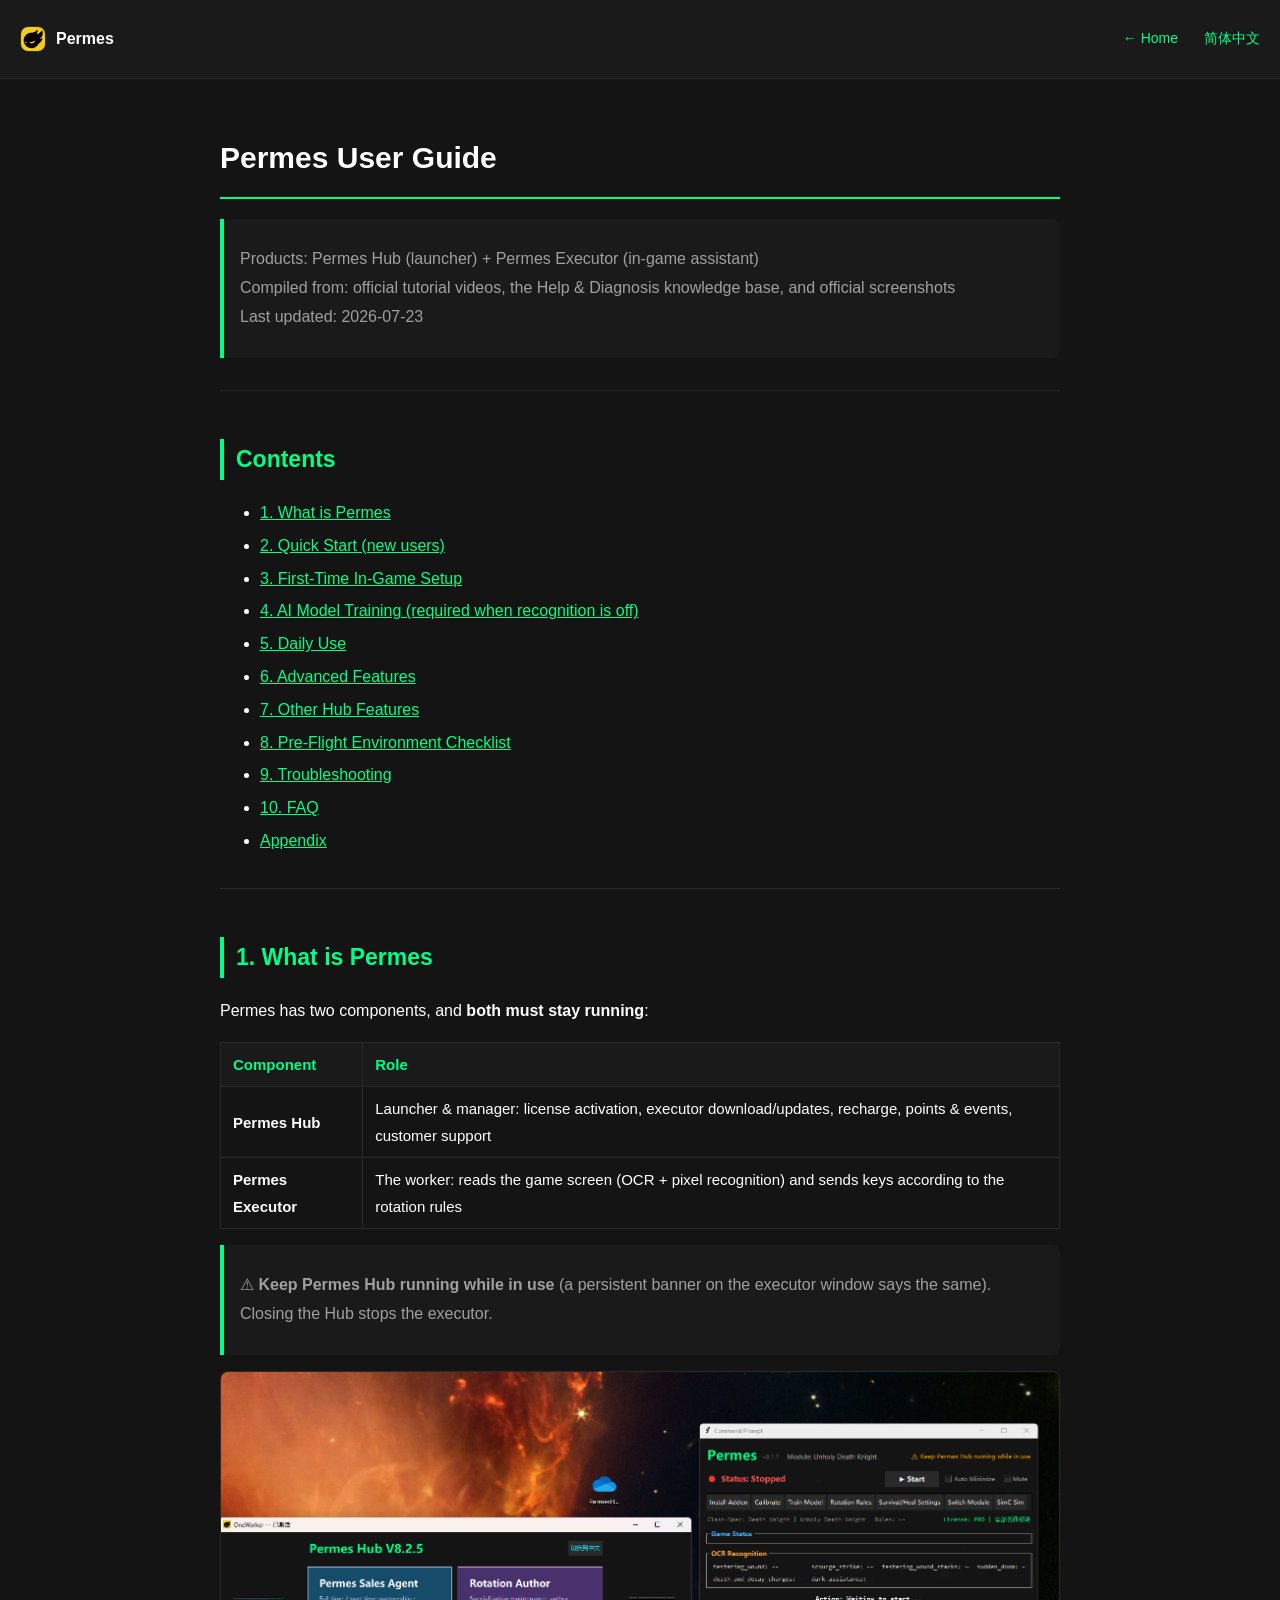
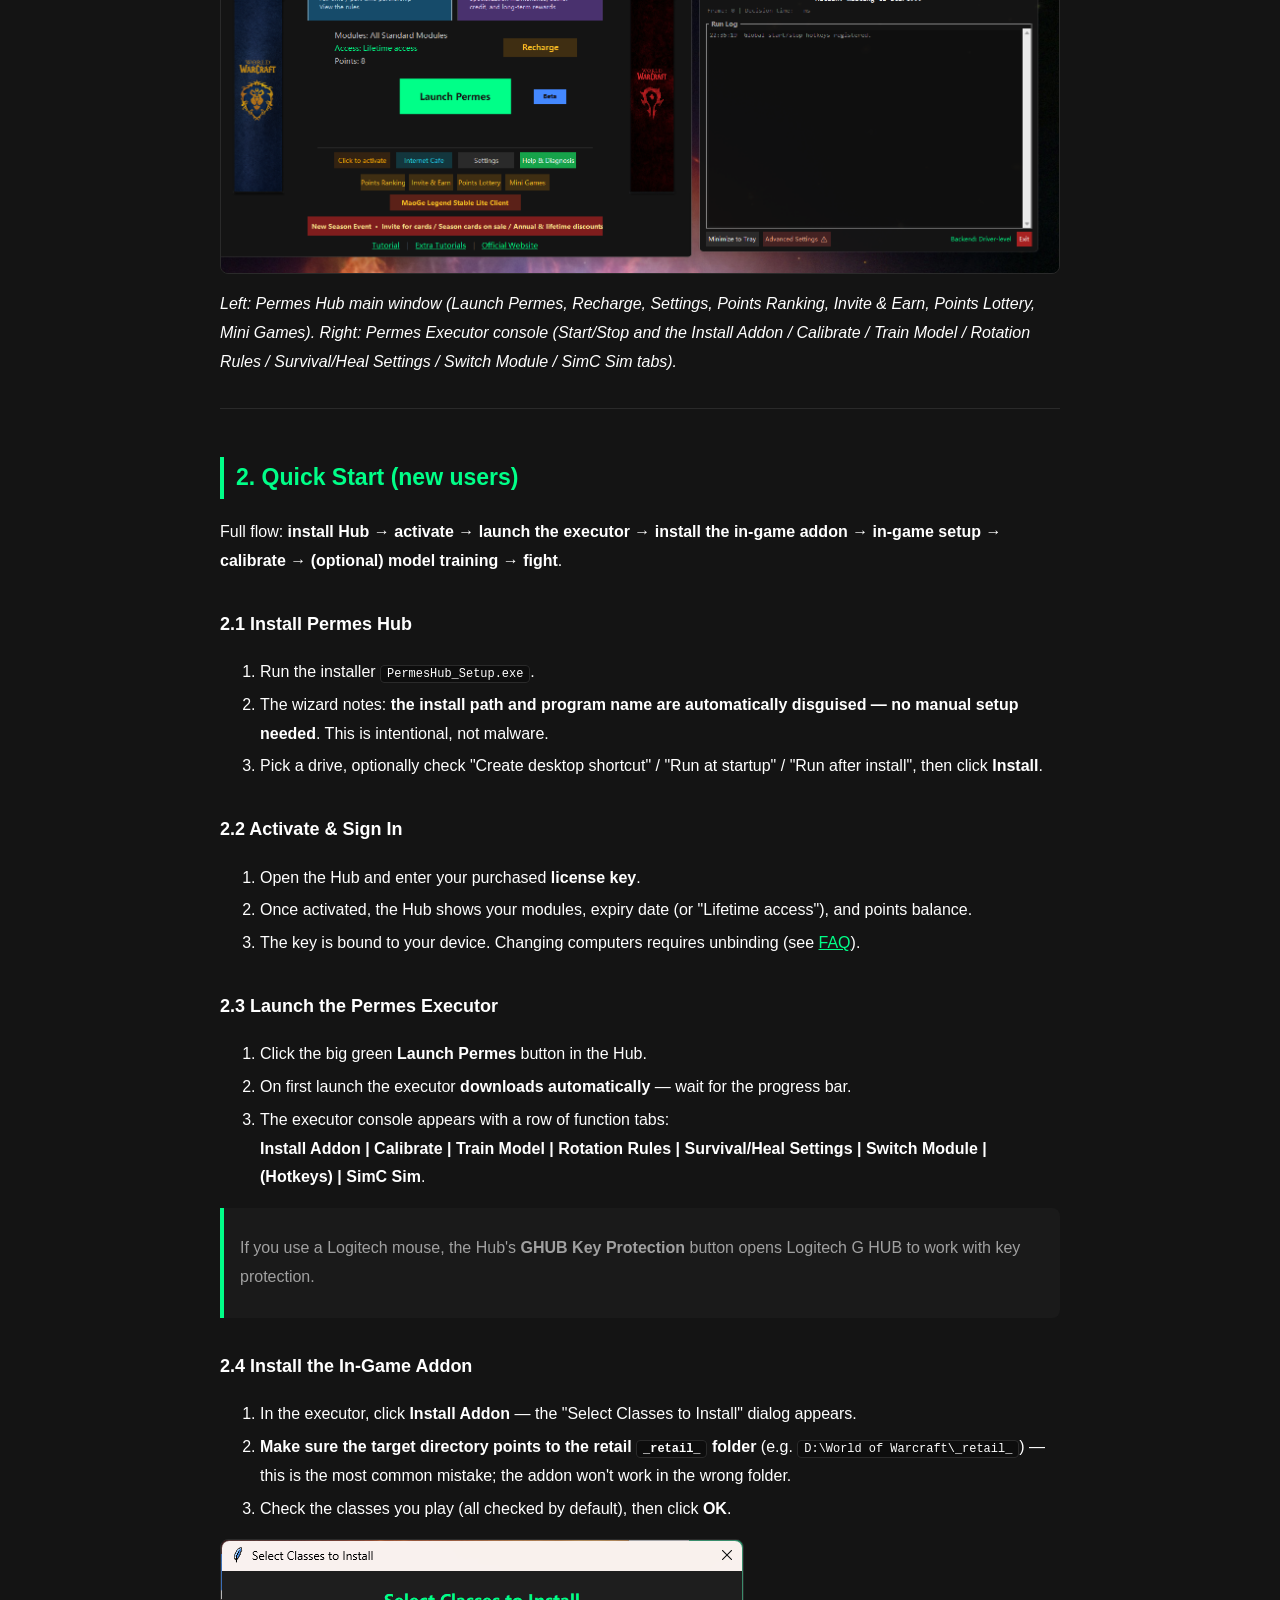
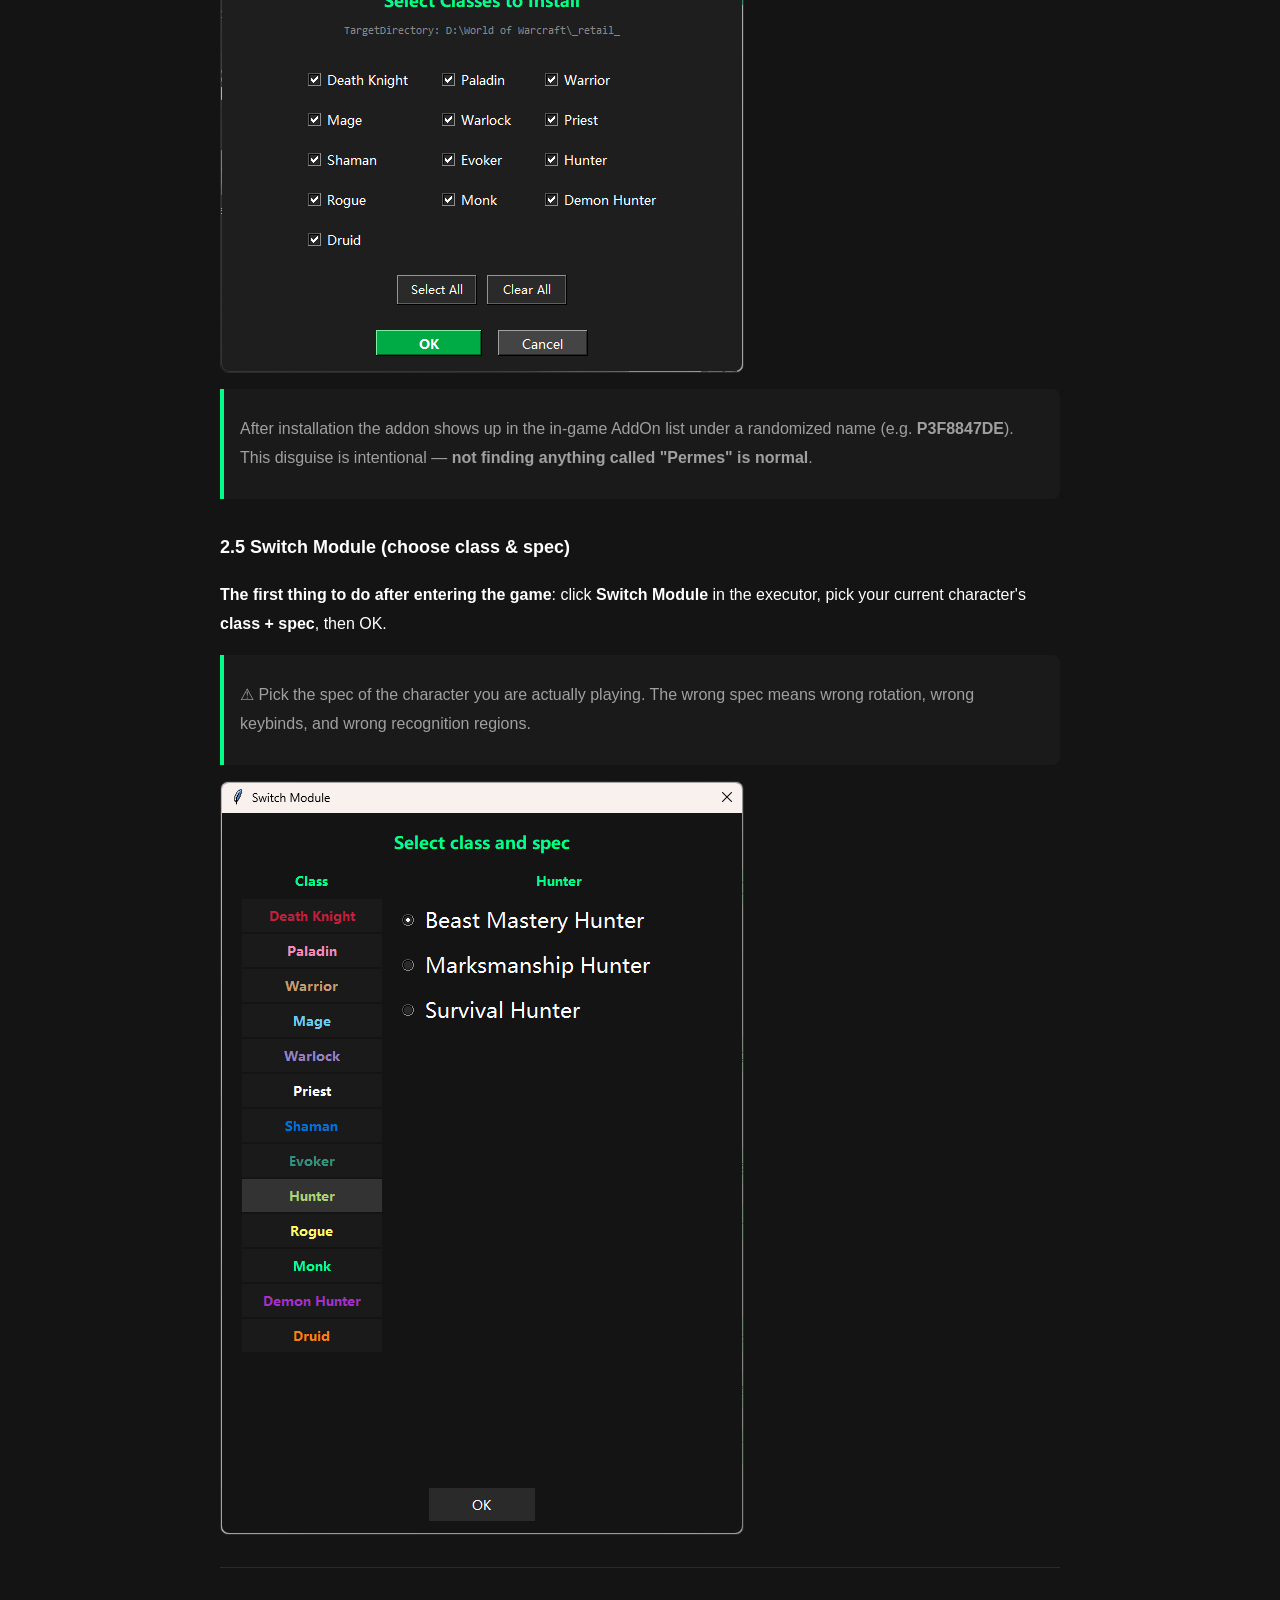
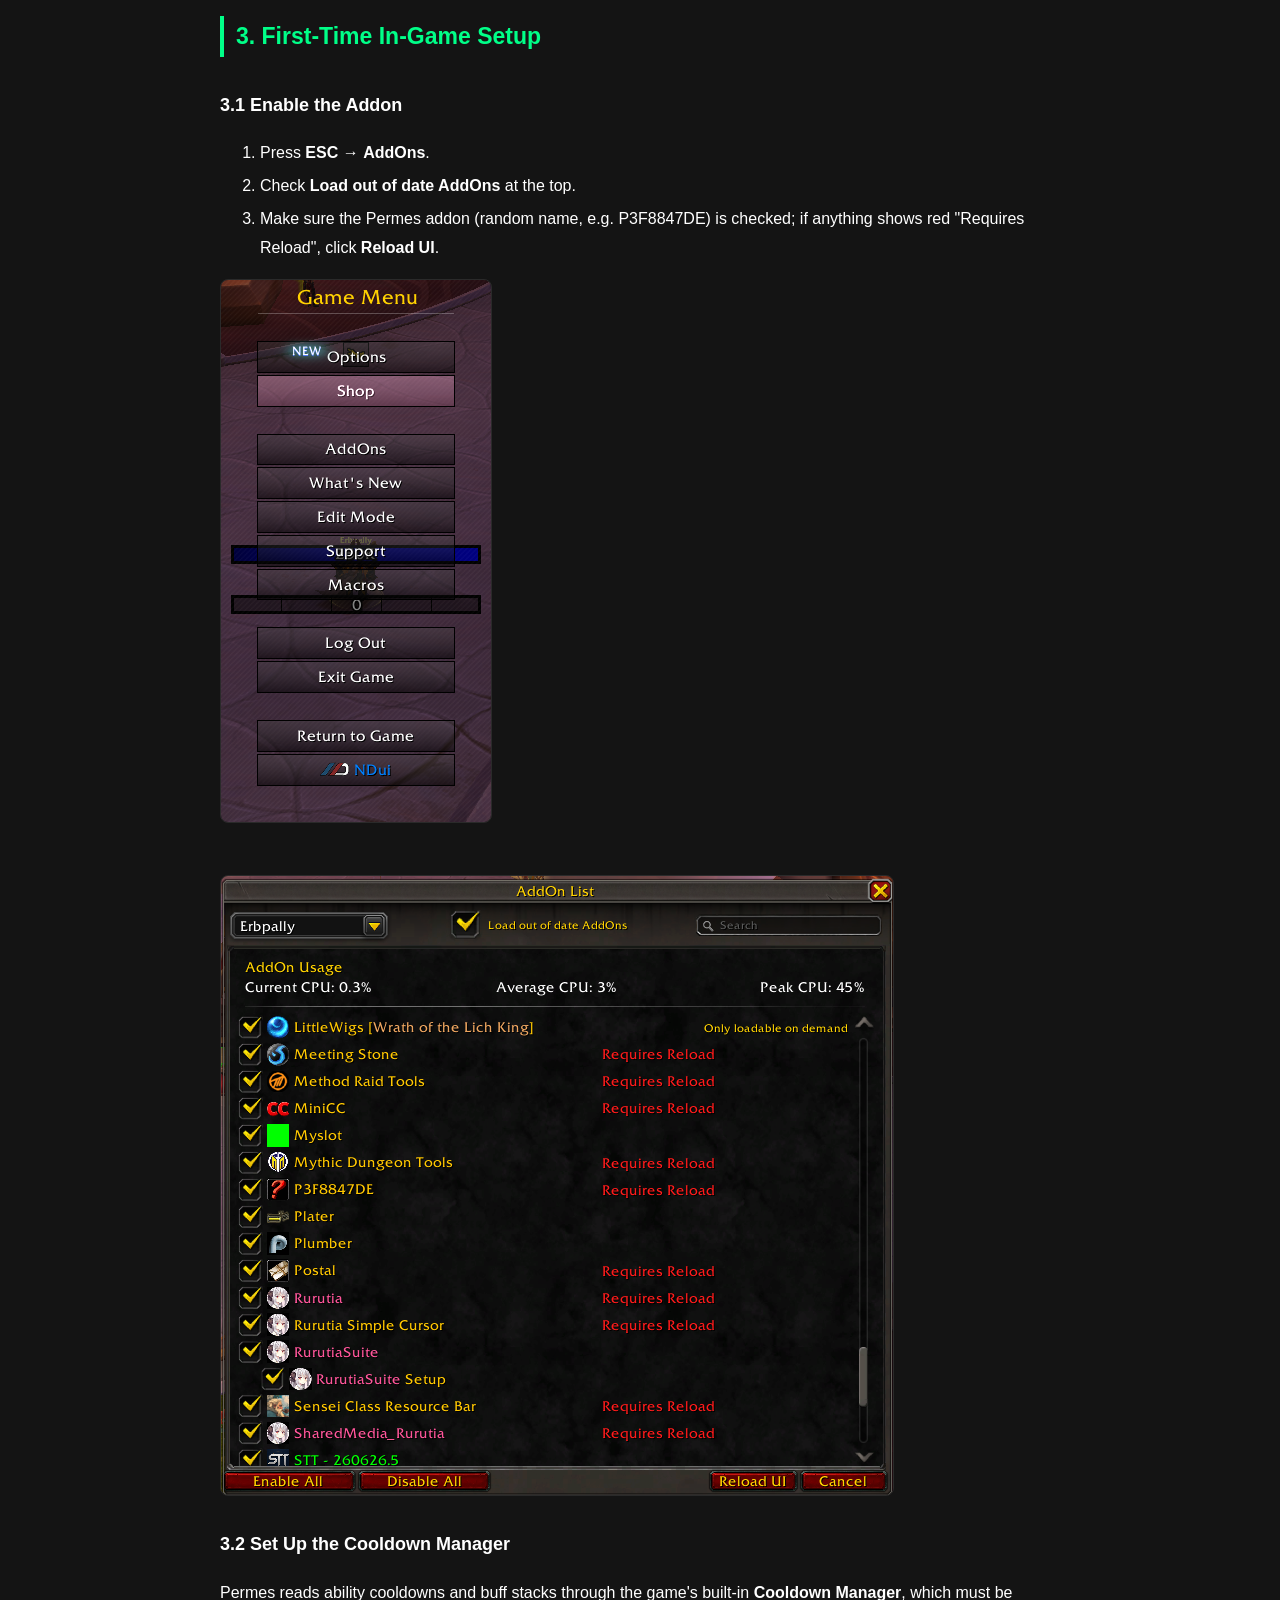
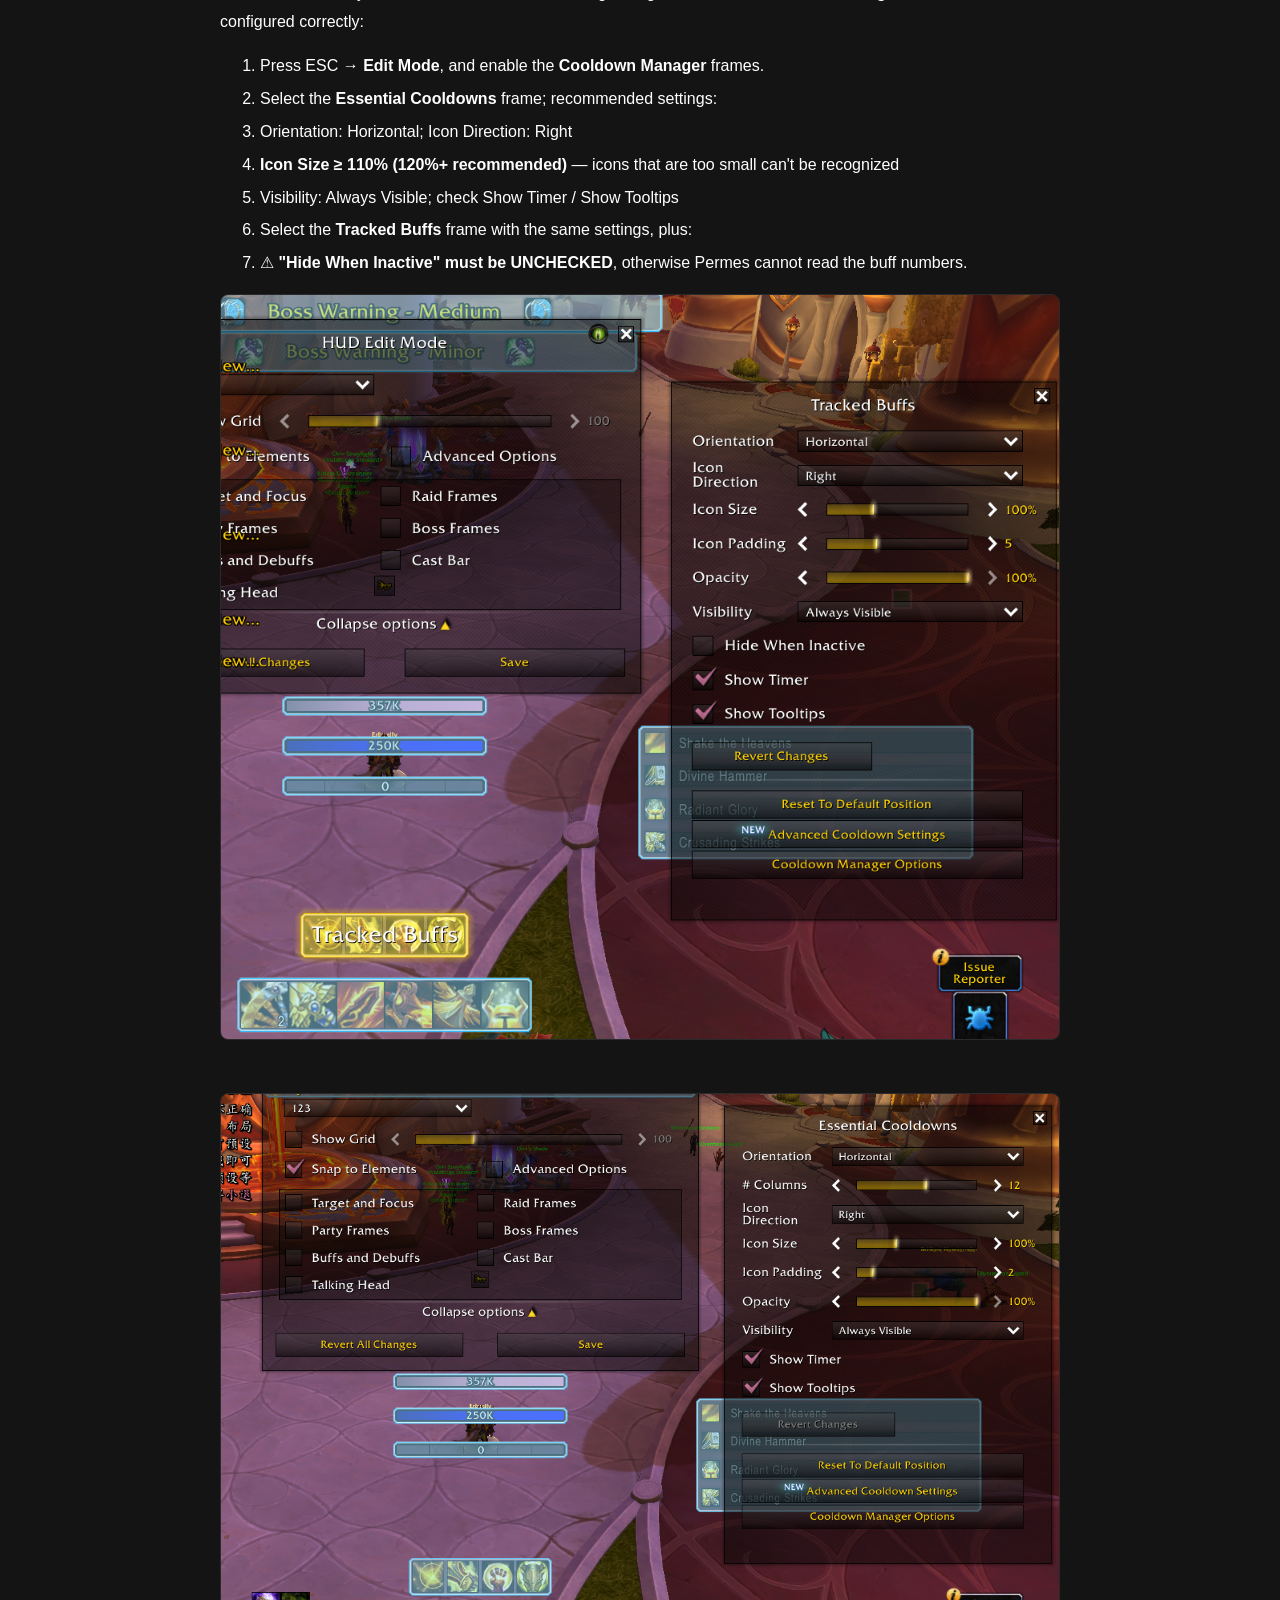
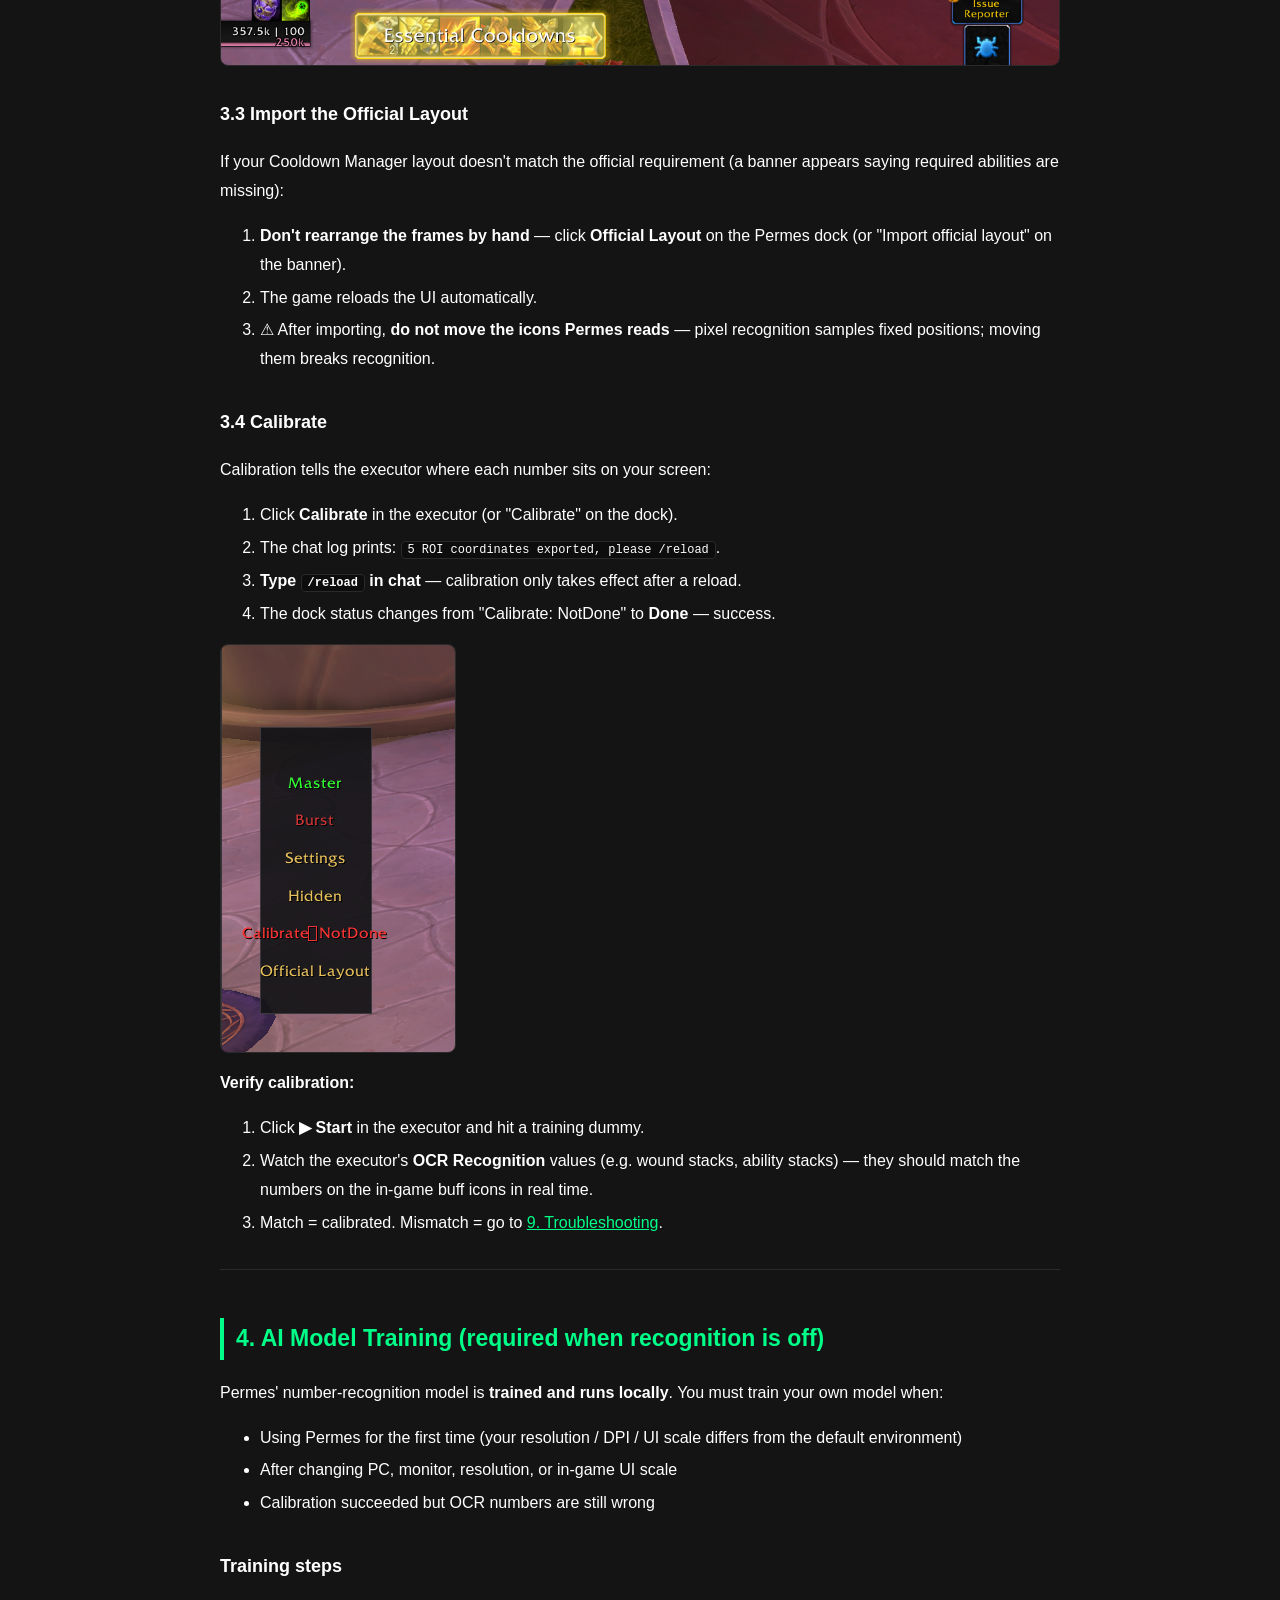
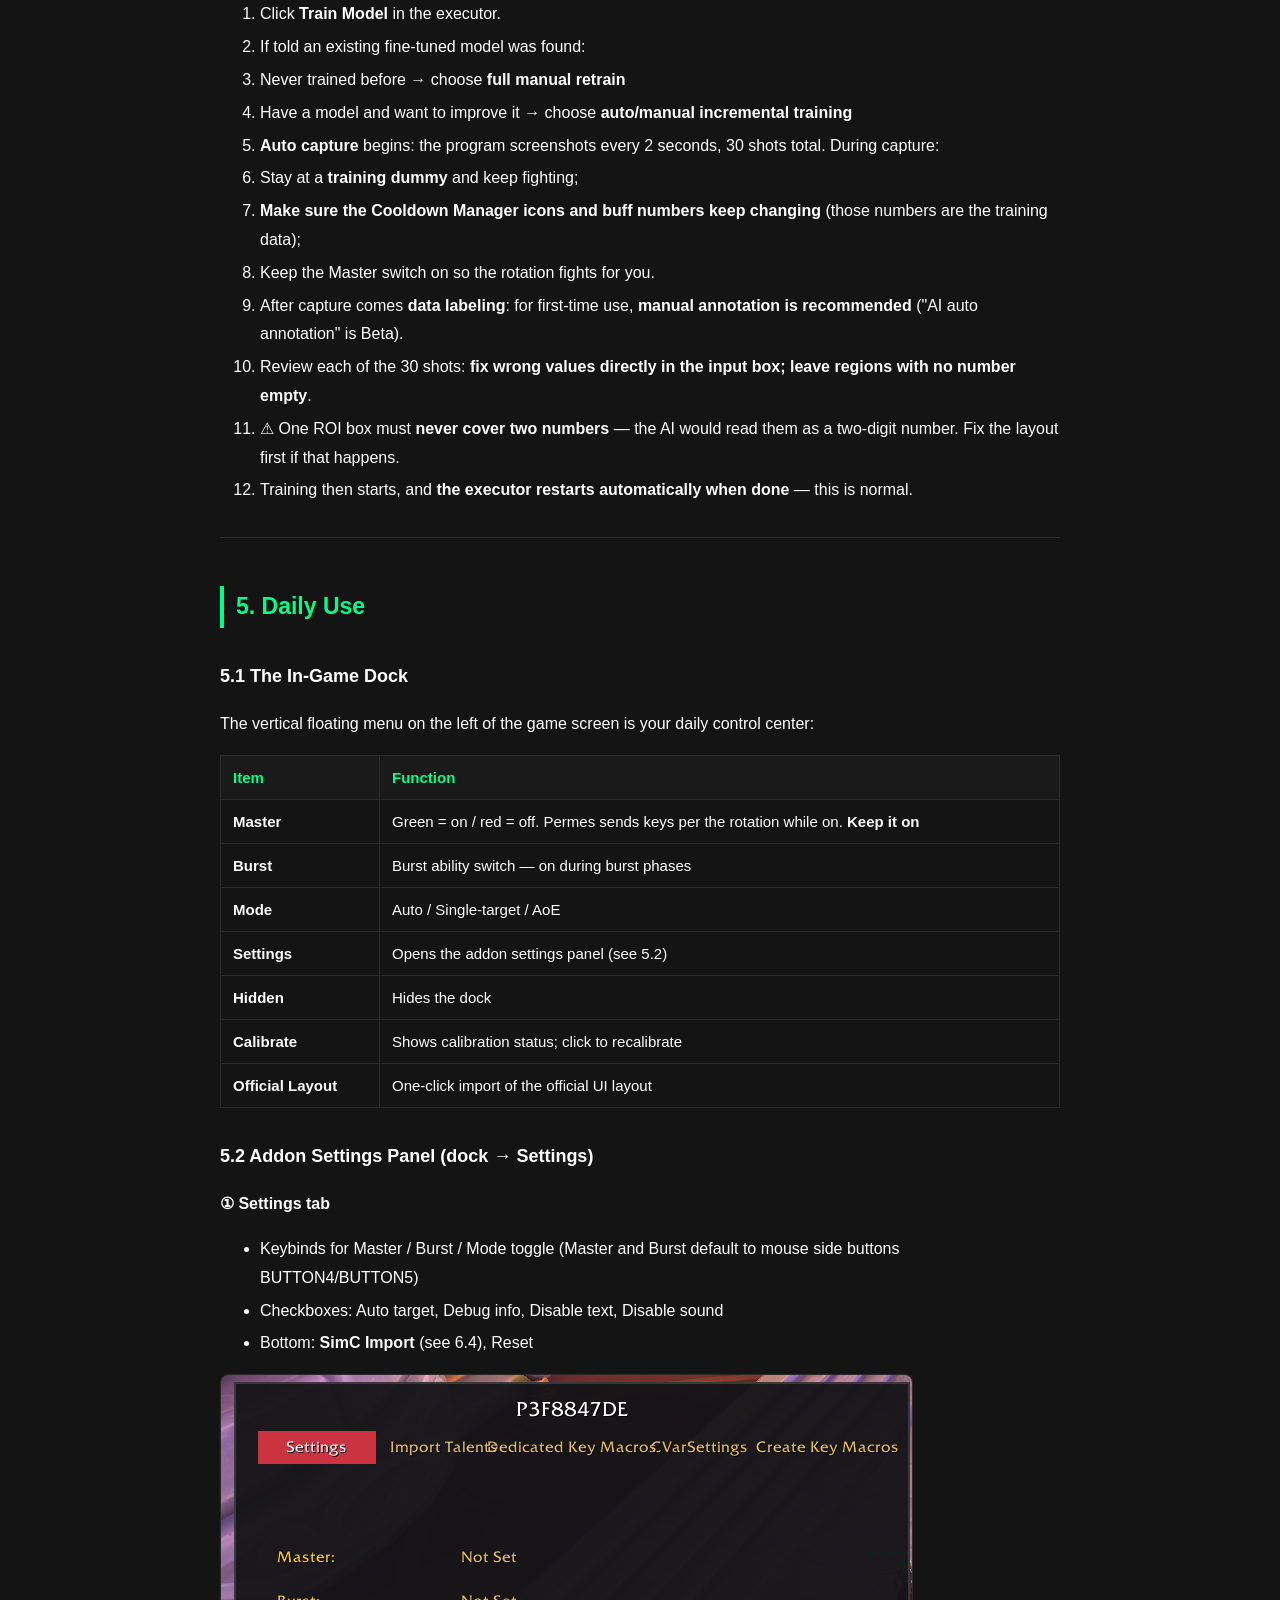
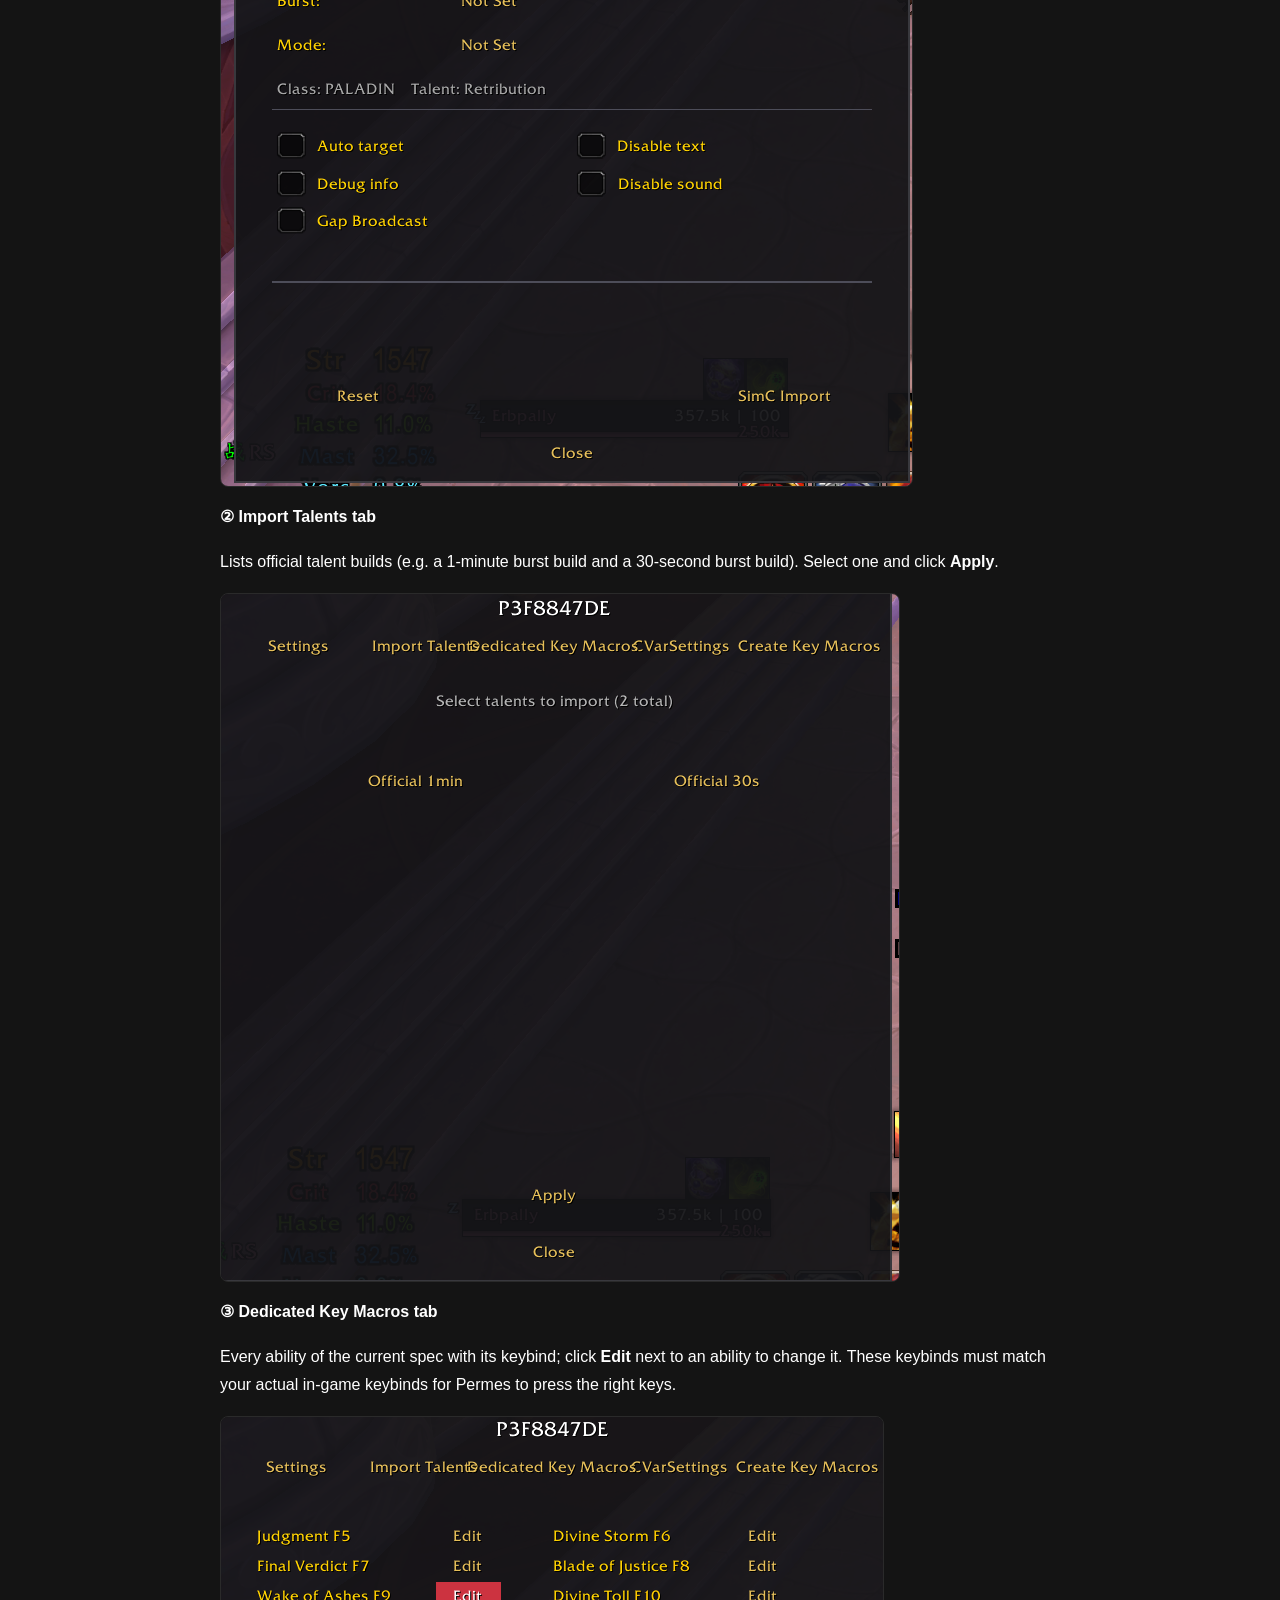
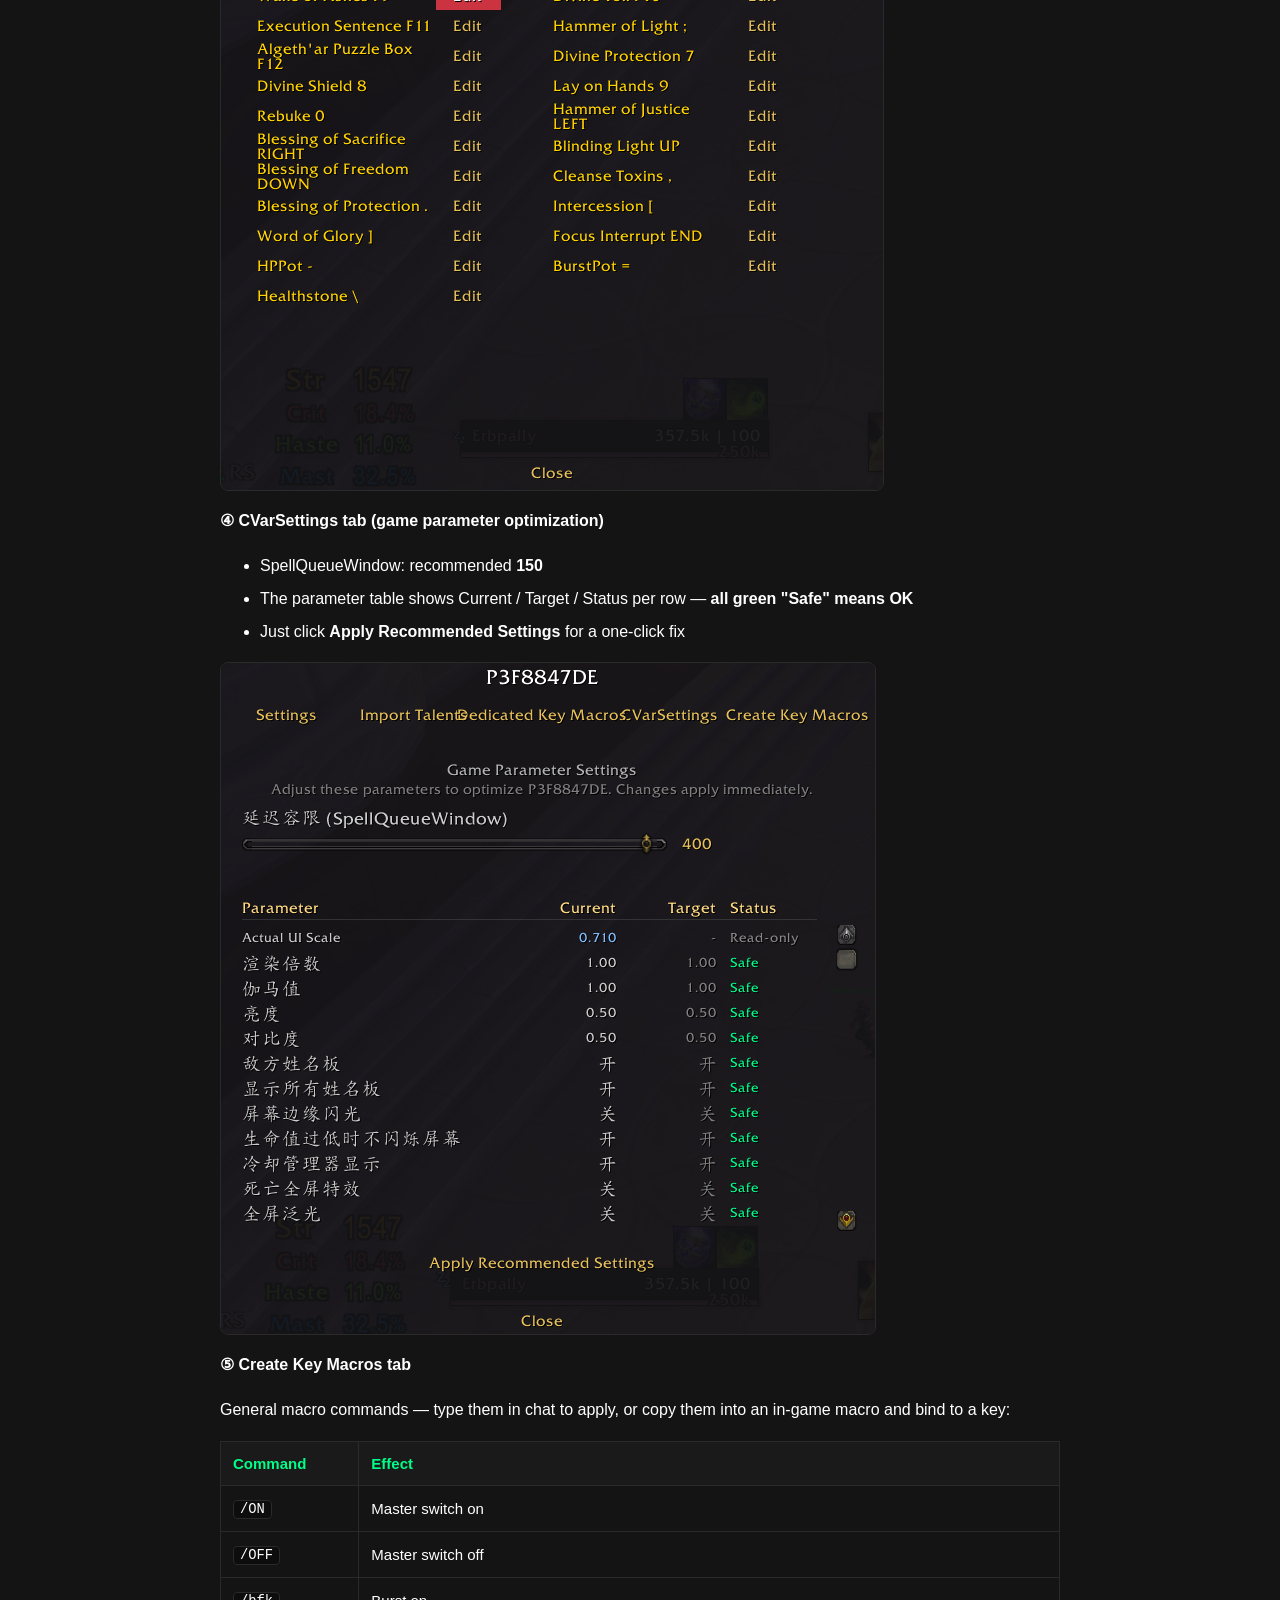
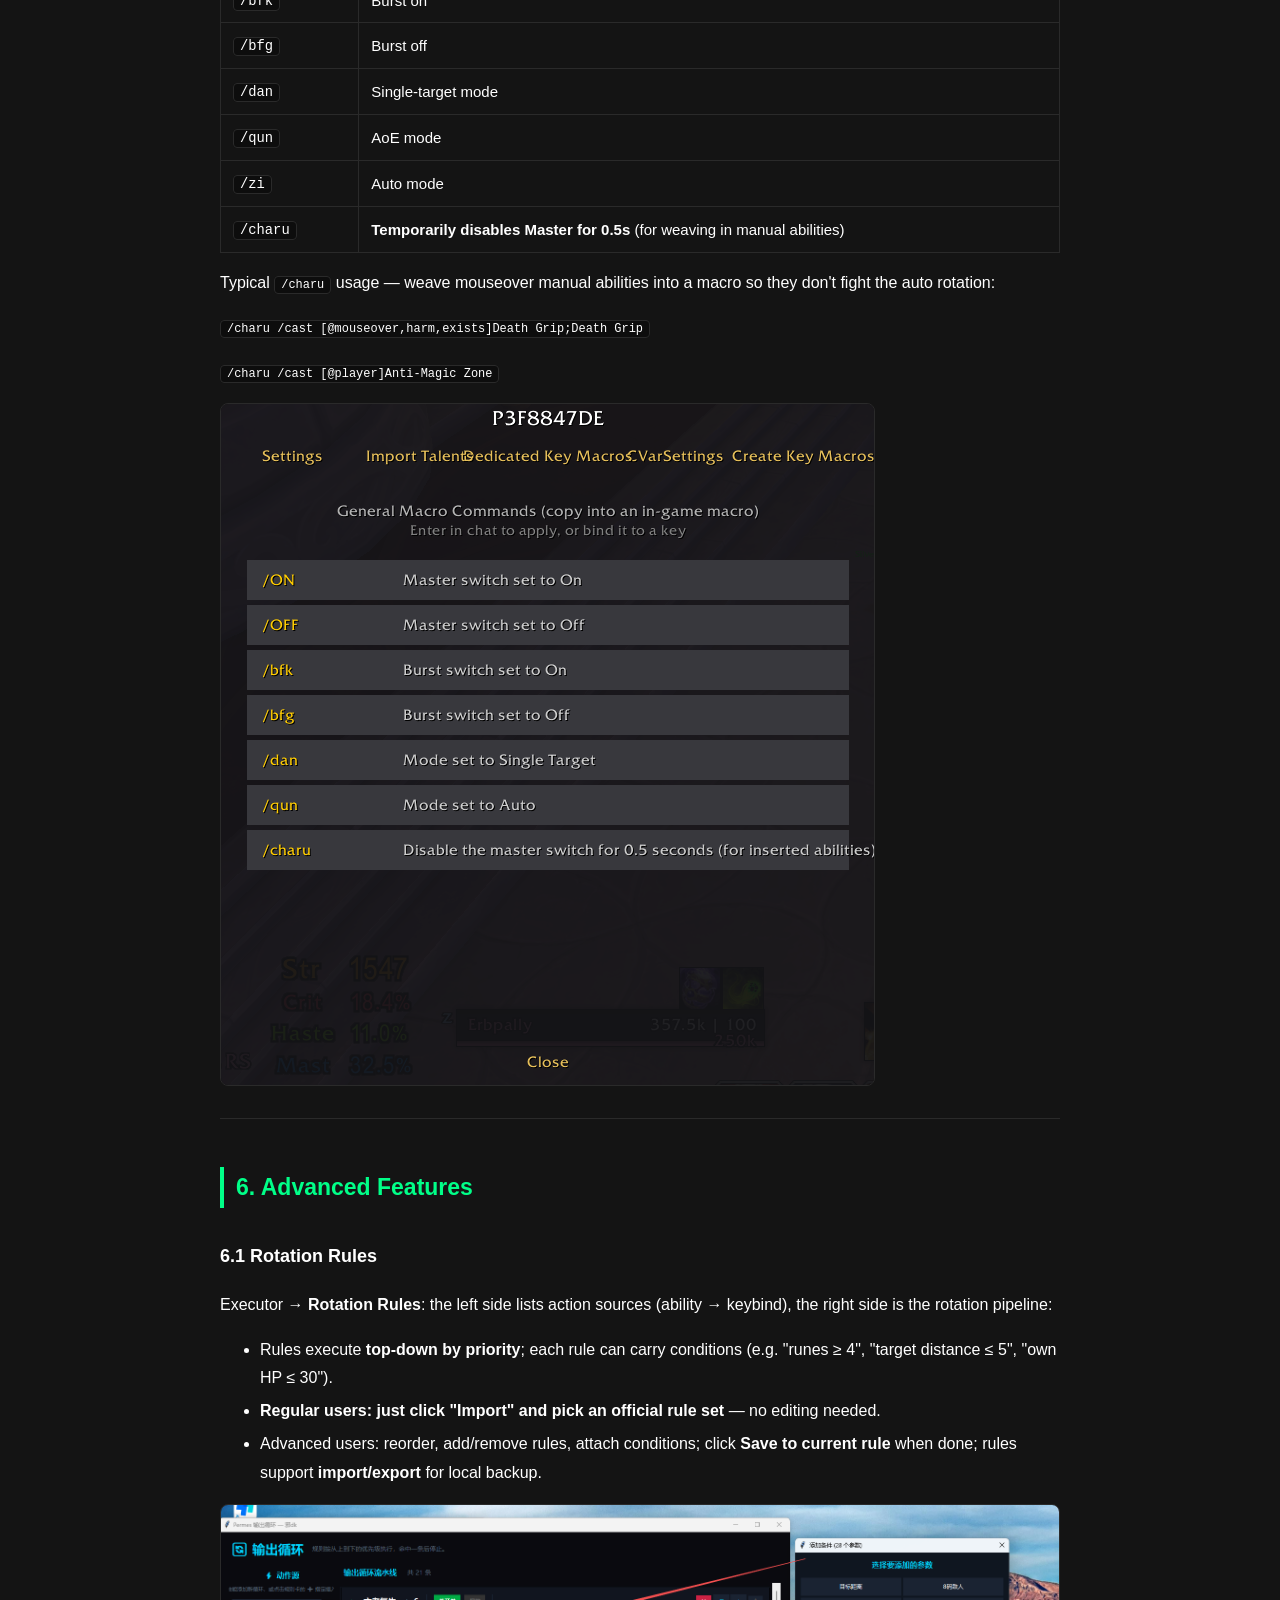
==== guide-en.html @ c877fd43 "新增英文手册页 guide-en.html，导航手册链接按语言切换" ====
<!DOCTYPE html>
<html lang="en">
<head>
<meta charset="UTF-8">
<meta name="viewport" content="width=device-width, initial-scale=1.0">
<title>Permes User Guide</title>
<link rel="icon" href="assets/img/logo.png" type="image/png">
<style>
  :root {
    --bg: #141414; --bg-elev: #1a1a1a; --border: #2a2a2a;
    --accent: #00ff88; --text: #ffffff; --text-mut: #a0a0a0;
  }
  * { box-sizing: border-box; }
  body {
    margin: 0; background: var(--bg); color: var(--text);
    font-family: "Microsoft YaHei", "PingFang SC", sans-serif;
    line-height: 1.8;
  }
  .wrap { max-width: 880px; margin: 0 auto; padding: 32px 20px 80px; }
  .topbar {
    display: flex; align-items: center; gap: 10px;
    padding: 14px 20px; border-bottom: 1px solid var(--border);
    background: var(--bg-elev); position: sticky; top: 0; z-index: 10;
  }
  .topbar img { width: 26px; height: 26px; }
  .topbar .name { font-weight: 700; }
  .topbar a { color: var(--accent); text-decoration: none; font-size: 14px; }
  .topbar .spacer { margin-left: auto; }
  .topbar a.lang { margin-left: 16px; }
  h1 { font-size: 30px; border-bottom: 2px solid var(--accent); padding-bottom: 12px; }
  h2 {
    font-size: 23px; margin-top: 48px; color: var(--accent);
    border-left: 4px solid var(--accent); padding-left: 12px;
  }
  h3 { font-size: 18px; margin-top: 32px; }
  a { color: var(--accent); }
  code {
    background: #0d0d0d; border: 1px solid var(--border); border-radius: 4px;
    padding: 1px 6px; font-size: 0.92em;
  }
  pre {
    background: #0d0d0d; border: 1px solid var(--border); border-radius: 8px;
    padding: 14px 16px; overflow-x: auto;
  }
  pre code { background: none; border: none; padding: 0; }
  table {
    border-collapse: collapse; width: 100%; margin: 16px 0; font-size: 15px;
  }
  th, td { border: 1px solid var(--border); padding: 8px 12px; text-align: left; }
  th { background: var(--bg-elev); color: var(--accent); }
  img {
    max-width: 100%; border: 1px solid var(--border); border-radius: 8px;
    margin: 12px 0; display: block;
  }
  blockquote {
    margin: 16px 0; padding: 10px 16px; border-left: 4px solid var(--accent);
    background: var(--bg-elev); color: var(--text-mut); border-radius: 0 8px 8px 0;
  }
  hr { border: none; border-top: 1px solid var(--border); margin: 32px 0; }
  li { margin: 4px 0; }
</style>
</head>
<body>
<div class="topbar">
  <img src="assets/img/logo.png" alt="Permes">
  <span class="name">Permes</span>
  <span class="spacer"></span>
  <a class="home" href="index.html">← Home</a>
  <a class="lang" href="guide.html">简体中文</a>
</div>
<div class="wrap">
<h1 id="permes-user-guide">Permes User Guide</h1>
<blockquote>
<p>Products: Permes Hub (launcher) + Permes Executor (in-game assistant)<br />
Compiled from: official tutorial videos, the Help &amp; Diagnosis knowledge base, and official screenshots<br />
Last updated: 2026-07-23</p>
</blockquote>
<hr />
<h2 id="contents">Contents</h2>
<ul>
<li><a href="#1-what-is-permes">1. What is Permes</a></li>
<li><a href="#2-quick-start-new-users">2. Quick Start (new users)</a></li>
<li><a href="#3-first-time-in-game-setup">3. First-Time In-Game Setup</a></li>
<li><a href="#4-ai-model-training-required-when-recognition-is-off">4. AI Model Training (required when recognition is off)</a></li>
<li><a href="#5-daily-use">5. Daily Use</a></li>
<li><a href="#6-advanced-features">6. Advanced Features</a></li>
<li><a href="#7-other-hub-features">7. Other Hub Features</a></li>
<li><a href="#8-pre-flight-environment-checklist">8. Pre-Flight Environment Checklist</a></li>
<li><a href="#9-troubleshooting">9. Troubleshooting</a></li>
<li><a href="#10-faq">10. FAQ</a></li>
<li><a href="#appendix">Appendix</a></li>
</ul>
<hr />
<h2 id="1-what-is-permes">1. What is Permes</h2>
<p>Permes has two components, and <strong>both must stay running</strong>:</p>
<table>
<thead>
<tr>
<th>Component</th>
<th>Role</th>
</tr>
</thead>
<tbody>
<tr>
<td><strong>Permes Hub</strong></td>
<td>Launcher &amp; manager: license activation, executor download/updates, recharge, points &amp; events, customer support</td>
</tr>
<tr>
<td><strong>Permes Executor</strong></td>
<td>The worker: reads the game screen (OCR + pixel recognition) and sends keys according to the rotation rules</td>
</tr>
</tbody>
</table>
<blockquote>
<p>⚠ <strong>Keep Permes Hub running while in use</strong> (a persistent banner on the executor window says the same). Closing the Hub stops the executor.</p>
</blockquote>
<p><img alt="Hub main window and executor console" src="assets/guide/hub-main.png" /></p>
<p><em>Left: Permes Hub main window (Launch Permes, Recharge, Settings, Points Ranking, Invite &amp; Earn, Points Lottery, Mini Games). Right: Permes Executor console (Start/Stop and the Install Addon / Calibrate / Train Model / Rotation Rules / Survival/Heal Settings / Switch Module / SimC Sim tabs).</em></p>
<hr />
<h2 id="2-quick-start-new-users">2. Quick Start (new users)</h2>
<p>Full flow: <strong>install Hub → activate → launch the executor → install the in-game addon → in-game setup → calibrate → (optional) model training → fight</strong>.</p>
<h3 id="21-install-permes-hub">2.1 Install Permes Hub</h3>
<ol>
<li>Run the installer <code>PermesHub_Setup.exe</code>.</li>
<li>The wizard notes: <strong>the install path and program name are automatically disguised — no manual setup needed</strong>. This is intentional, not malware.</li>
<li>Pick a drive, optionally check "Create desktop shortcut" / "Run at startup" / "Run after install", then click <strong>Install</strong>.</li>
</ol>
<h3 id="22-activate-sign-in">2.2 Activate &amp; Sign In</h3>
<ol>
<li>Open the Hub and enter your purchased <strong>license key</strong>.</li>
<li>Once activated, the Hub shows your modules, expiry date (or "Lifetime access"), and points balance.</li>
<li>The key is bound to your device. Changing computers requires unbinding (see <a href="#10-faq">FAQ</a>).</li>
</ol>
<h3 id="23-launch-the-permes-executor">2.3 Launch the Permes Executor</h3>
<ol>
<li>Click the big green <strong>Launch Permes</strong> button in the Hub.</li>
<li>On first launch the executor <strong>downloads automatically</strong> — wait for the progress bar.</li>
<li>The executor console appears with a row of function tabs:<br />
<strong>Install Addon | Calibrate | Train Model | Rotation Rules | Survival/Heal Settings | Switch Module | (Hotkeys) | SimC Sim</strong>.</li>
</ol>
<blockquote>
<p>If you use a Logitech mouse, the Hub's <strong>GHUB Key Protection</strong> button opens Logitech G HUB to work with key protection.</p>
</blockquote>
<h3 id="24-install-the-in-game-addon">2.4 Install the In-Game Addon</h3>
<ol>
<li>In the executor, click <strong>Install Addon</strong> — the "Select Classes to Install" dialog appears.</li>
<li><strong>Make sure the target directory points to the retail <code>_retail_</code> folder</strong> (e.g. <code>D:\World of Warcraft\_retail_</code>) — this is the most common mistake; the addon won't work in the wrong folder.</li>
<li>Check the classes you play (all checked by default), then click <strong>OK</strong>.</li>
</ol>
<p><img alt="Select Classes to Install" src="assets/guide/install-classes.png" /></p>
<blockquote>
<p>After installation the addon shows up in the in-game AddOn list under a randomized name (e.g. <strong>P3F8847DE</strong>). This disguise is intentional — <strong>not finding anything called "Permes" is normal</strong>.</p>
</blockquote>
<h3 id="25-switch-module-choose-class-spec">2.5 Switch Module (choose class &amp; spec)</h3>
<p><strong>The first thing to do after entering the game</strong>: click <strong>Switch Module</strong> in the executor, pick your current character's <strong>class + spec</strong>, then OK.</p>
<blockquote>
<p>⚠ Pick the spec of the character you are actually playing. The wrong spec means wrong rotation, wrong keybinds, and wrong recognition regions.</p>
</blockquote>
<p><img alt="Switch Module" src="assets/guide/switch-module.png" /></p>
<hr />
<h2 id="3-first-time-in-game-setup">3. First-Time In-Game Setup</h2>
<h3 id="31-enable-the-addon">3.1 Enable the Addon</h3>
<ol>
<li>Press <strong>ESC</strong> → <strong>AddOns</strong>.</li>
<li>Check <strong>Load out of date AddOns</strong> at the top.</li>
<li>Make sure the Permes addon (random name, e.g. P3F8847DE) is checked; if anything shows red "Requires Reload", click <strong>Reload UI</strong>.</li>
</ol>
<p><img alt="Game Menu → AddOns" src="assets/guide/enable-addon-menu.png" /><br />
<img alt="AddOn List" src="assets/guide/enable-addon-list.png" /></p>
<h3 id="32-set-up-the-cooldown-manager">3.2 Set Up the Cooldown Manager</h3>
<p>Permes reads ability cooldowns and buff stacks through the game's built-in <strong>Cooldown Manager</strong>, which must be configured correctly:</p>
<ol>
<li>Press ESC → <strong>Edit Mode</strong>, and enable the <strong>Cooldown Manager</strong> frames.</li>
<li>Select the <strong>Essential Cooldowns</strong> frame; recommended settings:</li>
<li>Orientation: Horizontal; Icon Direction: Right</li>
<li><strong>Icon Size ≥ 110% (120%+ recommended)</strong> — icons that are too small can't be recognized</li>
<li>Visibility: Always Visible; check Show Timer / Show Tooltips</li>
<li>Select the <strong>Tracked Buffs</strong> frame with the same settings, plus:</li>
<li>⚠ <strong>"Hide When Inactive" must be UNCHECKED</strong>, otherwise Permes cannot read the buff numbers.</li>
</ol>
<p><img alt="Tracked Buffs settings" src="assets/guide/hud-tracked-buffs.png" /><br />
<img alt="Essential Cooldowns settings" src="assets/guide/hud-essential-cds.png" /></p>
<h3 id="33-import-the-official-layout">3.3 Import the Official Layout</h3>
<p>If your Cooldown Manager layout doesn't match the official requirement (a banner appears saying required abilities are missing):</p>
<ol>
<li><strong>Don't rearrange the frames by hand</strong> — click <strong>Official Layout</strong> on the Permes dock (or "Import official layout" on the banner).</li>
<li>The game reloads the UI automatically.</li>
<li>⚠ After importing, <strong>do not move the icons Permes reads</strong> — pixel recognition samples fixed positions; moving them breaks recognition.</li>
</ol>
<h3 id="34-calibrate">3.4 Calibrate</h3>
<p>Calibration tells the executor where each number sits on your screen:</p>
<ol>
<li>Click <strong>Calibrate</strong> in the executor (or "Calibrate" on the dock).</li>
<li>The chat log prints: <code>5 ROI coordinates exported, please /reload</code>.</li>
<li><strong>Type <code>/reload</code> in chat</strong> — calibration only takes effect after a reload.</li>
<li>The dock status changes from "Calibrate: NotDone" to <strong>Done</strong> — success.</li>
</ol>
<p><img alt="Dock menu (red NotDone = not calibrated)" src="assets/guide/dock-menu.png" /></p>
<p><strong>Verify calibration:</strong></p>
<ol>
<li>Click <strong>▶ Start</strong> in the executor and hit a training dummy.</li>
<li>Watch the executor's <strong>OCR Recognition</strong> values (e.g. wound stacks, ability stacks) — they should match the numbers on the in-game buff icons in real time.</li>
<li>Match = calibrated. Mismatch = go to <a href="#9-troubleshooting">9. Troubleshooting</a>.</li>
</ol>
<hr />
<h2 id="4-ai-model-training-required-when-recognition-is-off">4. AI Model Training (required when recognition is off)</h2>
<p>Permes' number-recognition model is <strong>trained and runs locally</strong>. You must train your own model when:</p>
<ul>
<li>Using Permes for the first time (your resolution / DPI / UI scale differs from the default environment)</li>
<li>After changing PC, monitor, resolution, or in-game UI scale</li>
<li>Calibration succeeded but OCR numbers are still wrong</li>
</ul>
<h3 id="training-steps">Training steps</h3>
<ol>
<li>Click <strong>Train Model</strong> in the executor.</li>
<li>If told an existing fine-tuned model was found:</li>
<li>Never trained before → choose <strong>full manual retrain</strong></li>
<li>Have a model and want to improve it → choose <strong>auto/manual incremental training</strong></li>
<li><strong>Auto capture</strong> begins: the program screenshots every 2 seconds, 30 shots total. During capture:</li>
<li>Stay at a <strong>training dummy</strong> and keep fighting;</li>
<li><strong>Make sure the Cooldown Manager icons and buff numbers keep changing</strong> (those numbers are the training data);</li>
<li>Keep the Master switch on so the rotation fights for you.</li>
<li>After capture comes <strong>data labeling</strong>: for first-time use, <strong>manual annotation is recommended</strong> ("AI auto annotation" is Beta).</li>
<li>Review each of the 30 shots: <strong>fix wrong values directly in the input box; leave regions with no number empty</strong>.</li>
<li>⚠ One ROI box must <strong>never cover two numbers</strong> — the AI would read them as a two-digit number. Fix the layout first if that happens.</li>
<li>Training then starts, and <strong>the executor restarts automatically when done</strong> — this is normal.</li>
</ol>
<hr />
<h2 id="5-daily-use">5. Daily Use</h2>
<h3 id="51-the-in-game-dock">5.1 The In-Game Dock</h3>
<p>The vertical floating menu on the left of the game screen is your daily control center:</p>
<table>
<thead>
<tr>
<th>Item</th>
<th>Function</th>
</tr>
</thead>
<tbody>
<tr>
<td><strong>Master</strong></td>
<td>Green = on / red = off. Permes sends keys per the rotation while on. <strong>Keep it on</strong></td>
</tr>
<tr>
<td><strong>Burst</strong></td>
<td>Burst ability switch — on during burst phases</td>
</tr>
<tr>
<td><strong>Mode</strong></td>
<td>Auto / Single-target / AoE</td>
</tr>
<tr>
<td><strong>Settings</strong></td>
<td>Opens the addon settings panel (see 5.2)</td>
</tr>
<tr>
<td><strong>Hidden</strong></td>
<td>Hides the dock</td>
</tr>
<tr>
<td><strong>Calibrate</strong></td>
<td>Shows calibration status; click to recalibrate</td>
</tr>
<tr>
<td><strong>Official Layout</strong></td>
<td>One-click import of the official UI layout</td>
</tr>
</tbody>
</table>
<h3 id="52-addon-settings-panel-dock-settings">5.2 Addon Settings Panel (dock → Settings)</h3>
<p><strong>① Settings tab</strong></p>
<ul>
<li>Keybinds for Master / Burst / Mode toggle (Master and Burst default to mouse side buttons BUTTON4/BUTTON5)</li>
<li>Checkboxes: Auto target, Debug info, Disable text, Disable sound</li>
<li>Bottom: <strong>SimC Import</strong> (see 6.4), Reset</li>
</ul>
<p><img alt="Settings tab" src="assets/guide/plugin-settings.png" /></p>
<p><strong>② Import Talents tab</strong></p>
<p>Lists official talent builds (e.g. a 1-minute burst build and a 30-second burst build). Select one and click <strong>Apply</strong>.</p>
<p><img alt="Import Talents" src="assets/guide/import-talents.png" /></p>
<p><strong>③ Dedicated Key Macros tab</strong></p>
<p>Every ability of the current spec with its keybind; click <strong>Edit</strong> next to an ability to change it. These keybinds must match your actual in-game keybinds for Permes to press the right keys.</p>
<p><img alt="Dedicated Key Macros" src="assets/guide/key-macros.png" /></p>
<p><strong>④ CVarSettings tab (game parameter optimization)</strong></p>
<ul>
<li>SpellQueueWindow: recommended <strong>150</strong></li>
<li>The parameter table shows Current / Target / Status per row — <strong>all green "Safe" means OK</strong></li>
<li>Just click <strong>Apply Recommended Settings</strong> for a one-click fix</li>
</ul>
<p><img alt="CVar Settings" src="assets/guide/cvar-settings-en.png" /></p>
<p><strong>⑤ Create Key Macros tab</strong></p>
<p>General macro commands — type them in chat to apply, or copy them into an in-game macro and bind to a key:</p>
<table>
<thead>
<tr>
<th>Command</th>
<th>Effect</th>
</tr>
</thead>
<tbody>
<tr>
<td><code>/ON</code></td>
<td>Master switch on</td>
</tr>
<tr>
<td><code>/OFF</code></td>
<td>Master switch off</td>
</tr>
<tr>
<td><code>/bfk</code></td>
<td>Burst on</td>
</tr>
<tr>
<td><code>/bfg</code></td>
<td>Burst off</td>
</tr>
<tr>
<td><code>/dan</code></td>
<td>Single-target mode</td>
</tr>
<tr>
<td><code>/qun</code></td>
<td>AoE mode</td>
</tr>
<tr>
<td><code>/zi</code></td>
<td>Auto mode</td>
</tr>
<tr>
<td><code>/charu</code></td>
<td><strong>Temporarily disables Master for 0.5s</strong> (for weaving in manual abilities)</td>
</tr>
</tbody>
</table>
<p>Typical <code>/charu</code> usage — weave mouseover manual abilities into a macro so they don't fight the auto rotation:</p>
<p><code>/charu
/cast [@mouseover,harm,exists]Death Grip;Death Grip</code></p>
<p><code>/charu
/cast [@player]Anti-Magic Zone</code></p>
<p><img alt="Macro command list" src="assets/guide/chat-macros.png" /></p>
<hr />
<h2 id="6-advanced-features">6. Advanced Features</h2>
<h3 id="61-rotation-rules">6.1 Rotation Rules</h3>
<p>Executor → <strong>Rotation Rules</strong>: the left side lists action sources (ability → keybind), the right side is the rotation pipeline:</p>
<ul>
<li>Rules execute <strong>top-down by priority</strong>; each rule can carry conditions (e.g. "runes ≥ 4", "target distance ≤ 5", "own HP ≤ 30").</li>
<li><strong>Regular users: just click "Import" and pick an official rule set</strong> — no editing needed.</li>
<li>Advanced users: reorder, add/remove rules, attach conditions; click <strong>Save to current rule</strong> when done; rules support <strong>import/export</strong> for local backup.</li>
</ul>
<p><img alt="Rotation rules editor" src="assets/guide/rotation-rules.png" /></p>
<p>Example: adding the condition <code>own HP ≤ 30% and runic power ≥ 30</code> to Death Strike gives you automatic low-HP healing.</p>
<h3 id="62-survival-healing-settings">6.2 Survival / Healing Settings</h3>
<p>Executor → <strong>Survival/Heal Settings</strong>. <strong>Everything is off by default; options only take effect when checked</strong>:</p>
<ul>
<li><strong>Auto interrupt</strong>: interrupt current target / focus target, with configurable delay (1 loop = 500ms; ~0.25s recommended to look human and avoid instant interrupts)</li>
<li><strong>Defensive/consumable thresholds</strong>: cast automatically when HP drops below the set percentage (e.g. Anti-Magic Shell ≤60%, Icebound Fortitude ≤35%, HP pot ≤50%, Healthstone ≤30%)</li>
<li><strong>Healing settings</strong>: automatically focus critically injured party members via Pixel Bar health (tanks are auto-skipped); critical threshold defaults to HP below 20%</li>
</ul>
<p>Click <strong>Save</strong> when done.</p>
<p><img alt="Survival / Healing Settings" src="assets/guide/survival-heal.png" /></p>
<h3 id="63-hotkeys">6.3 Hotkeys</h3>
<p>Executor → hotkey settings: global start hotkey (default <code>CTRL+P</code>, starts rotation + burst) and stop hotkey (default <code>CTRL+O</code>).</p>
<h3 id="64-simc">6.4 SimC</h3>
<ol>
<li>Download SimulationCraft (SimC).</li>
<li>In the addon settings panel → Settings tab → <strong>SimC Import</strong>.</li>
<li>After exporting the SimC string, run <code>/reload</code> in-game to save it to SavedVariables.</li>
</ol>
<hr />
<h2 id="7-other-hub-features">7. Other Hub Features</h2>
<table>
<thead>
<tr>
<th>Feature</th>
<th>Description</th>
</tr>
</thead>
<tbody>
<tr>
<td><strong>Recharge</strong></td>
<td>Renew your license or add specs; Alipay (primary + backup) and PayPal supported</td>
</tr>
<tr>
<td><strong>Points Ranking</strong></td>
<td>Weekly/monthly leaderboards; new board every Monday 00:00 (Beijing time), daily settlement with point rewards</td>
</tr>
<tr>
<td><strong>Invite &amp; Earn</strong></td>
<td>Generate invite keys for new users (requires ≥ 15 days remaining on your key; invite keys activate after support approval)</td>
</tr>
<tr>
<td><strong>Points Lottery</strong></td>
<td>100 points per draw; physical prizes require a shipping address</td>
</tr>
<tr>
<td><strong>Mini Games</strong></td>
<td>Point-unlocked mini games and the MaoGe Legend lite client</td>
</tr>
<tr>
<td><strong>Edit Name</strong></td>
<td>Leaderboard display name, changeable once every 30 days</td>
</tr>
<tr>
<td><strong>AI Support</strong></td>
<td>Smart Q&amp;A, up to 5 questions per hour; include the full error message and your steps in one question</td>
</tr>
<tr>
<td><strong>Help &amp; Diagnosis</strong></td>
<td>Self-service knowledge base + feedback channel</td>
</tr>
<tr>
<td><strong>Feedback</strong></td>
<td>Submit suggestions or issues; track status in "My requests"</td>
</tr>
<tr>
<td><strong>Key Protection / Internet Cafe</strong></td>
<td>Key-protection driver and a mode for internet-cafe environments</td>
</tr>
<tr>
<td><strong>Settings</strong></td>
<td>UI language (中文 / English / follow system); a restart applies the change</td>
</tr>
<tr>
<td><strong>Tutorial / Extra Tutorials / Official Website</strong></td>
<td>Links at the bottom of the main window</td>
</tr>
</tbody>
</table>
<hr />
<h2 id="8-pre-flight-environment-checklist">8. Pre-Flight Environment Checklist</h2>
<p>Wrong recognition or a broken rotation? <strong>Run through this list first</strong> — 90% of issues live here:</p>
<ul>
<li>[ ] <strong>In-game render scale = 100%</strong> (Options → System → Graphics)</li>
<li>[ ] <strong>GPU control panel render scale also = 100%</strong> (NVIDIA app → program settings → WoW — both places must agree)</li>
<li>[ ] <strong>Windows display scaling = 100%</strong>, resolution at the recommended value (Settings → System → Display)</li>
<li>[ ] <strong>Multi-monitor</strong>: check scaling and resolution on every screen</li>
<li>[ ] Cooldown Manager enabled, <strong>icon size ≥ 110% (120%+ recommended)</strong></li>
<li>[ ] <strong>"Hide When Inactive" unchecked</strong> on Tracked Buffs</li>
<li>[ ] <strong>No UI windows covering</strong> the monitored areas (character pane, bags, etc. — Permes can't "see" covered pixels)</li>
<li>[ ] CVarSettings all green "Safe" (when in doubt, click "Apply Recommended Settings")</li>
<li>[ ] Dock shows <strong>Calibrate: Done</strong></li>
<li>[ ] Switch Module matches your <strong>current character's spec</strong></li>
</ul>
<hr />
<h2 id="9-troubleshooting">9. Troubleshooting</h2>
<h3 id="91-self-check-game-status-vs-ocr">9.1 Self-Check: Game Status vs OCR</h3>
<p>Open the executor window and compare two areas with the actual game state:</p>
<ul>
<li><strong>Game Status</strong>: Master, Burst, runes, runic power, target HP, etc. — do they match the game?</li>
<li><strong>OCR Recognition</strong>: while hitting a dummy, do the recognized buff stacks/cooldown numbers match the in-game icons one by one?</li>
</ul>
<p>Whichever area mismatches tells you where the problem is: Game Status wrong → calibration/layout issue; OCR numbers wrong → calibration or model issue.</p>
<h3 id="92-standard-recalibration">9.2 Standard Recalibration</h3>
<ol>
<li>Click <strong>Stop</strong> in the executor.</li>
<li>Click <strong>Calibrate</strong> on the dock (or in the executor).</li>
<li>When the chat log shows <code>5 ROI coordinates exported</code>, <strong>run <code>/reload</code></strong>.</li>
<li>Confirm the dock shows <strong>Calibrate: Done</strong> again, and drag any moved tracking icons back into place.</li>
<li>Click <strong>Start</strong> and re-verify on a dummy.</li>
</ol>
<h3 id="93-stuck-ability-diagnosis">9.3 "Stuck Ability" Diagnosis</h3>
<p>An ability is off cooldown but never fires:</p>
<ol>
<li>Open <strong>Rotation Rules</strong>, find that ability's rule, and check whether its conditions are miswritten (a condition that is never true stalls the rule).</li>
<li>Verification (bisect):</li>
<li><strong>Delete all conditions</strong> from the suspect rule, or <strong>add an unconditional copy</strong> of it;</li>
<li>If the unconditional rule fires non-stop → the original rule's conditions are the problem;</li>
<li><strong>Delete the temporary rule</strong> when done.</li>
</ol>
<h3 id="94-manual-calibration-model-issues">9.4 Manual Calibration &amp; Model Issues</h3>
<ol>
<li>Executor → <strong>Advanced Settings</strong> (red banner "⚠ Don't touch if unsure") → <strong>Manual Calibration</strong>.</li>
<li><strong>If OCR is still wrong after manual calibration, it's a model problem</strong> → go back to <a href="#4-ai-model-training-required-when-recognition-is-off">4. AI Model Training</a>.</li>
</ol>
<p><img alt="Advanced Settings" src="assets/guide/advanced-settings.png" /></p>
<h3 id="95-common-errors-quick-reference">9.5 Common Errors Quick Reference</h3>
<table>
<thead>
<tr>
<th>Symptom</th>
<th>Cause &amp; fix</th>
</tr>
</thead>
<tbody>
<tr>
<td>Addon installed but invisible in-game</td>
<td>Install directory didn't point to <code>_retail_</code>; the addon uses a random disguised name (e.g. P3F8847DE), not "Permes"</td>
</tr>
<tr>
<td>Addon inactive after entering game</td>
<td>Check "Load out of date AddOns" in the AddOn list and Reload UI</td>
</tr>
<tr>
<td>OCR shows <code>--</code> or garbage</td>
<td>Run the <a href="#8-pre-flight-environment-checklist">checklist</a>, then recalibrate, then retrain the model</td>
</tr>
<tr>
<td>Two-digit misreads</td>
<td>An ROI box covers two numbers — fix the layout so each tracked region holds exactly one number</td>
</tr>
<tr>
<td>Buff numbers unreadable</td>
<td>"Hide When Inactive" is checked on Tracked Buffs — uncheck it</td>
</tr>
<tr>
<td>Everything suddenly unrecognized</td>
<td>Cooldown icons were moved or UI scale changed — re-import the official layout and recalibrate</td>
</tr>
<tr>
<td>Executor restarts after training</td>
<td>Normal behavior</td>
</tr>
<tr>
<td>Executor warns to keep Hub running</td>
<td>The Hub was closed — reopen it</td>
</tr>
</tbody>
</table>
<hr />
<h2 id="10-faq">10. FAQ</h2>
<p>Compiled from the Help &amp; Diagnosis knowledge base, grouped by scenario.</p>
<h3 id="license-activation">License &amp; Activation</h3>
<p><strong>Q: "Machine ID mismatch"?</strong><br />
Caused by changing computers or major hardware. Contact support to verify and unbind the old device, then re-enter your original key on the current one.</p>
<p><strong>Q: "Device binding limit reached" on a new PC?</strong><br />
Just activate on the new computer — the oldest device is unbound automatically. To keep a specific old device, sign out on the others first. Still failing? Ask support to clear old devices.</p>
<p><strong>Q: "License key not found / already used"?</strong><br />
Check for typos (extra spaces, mixed-up letters/digits) and make sure the key came from an official channel. If it's still reported missing, contact support to check the key status.</p>
<p><strong>Q: "Expired / revoked / pending approval / device banned"?</strong><br />
Expired → renew in the Hub or buy a new key. Pending approval (promo/referral keys) → ask support or your inviter to speed it up. Revoked/banned → contact support for the reason.</p>
<p><strong>Q: Hub not activated / no active license?</strong><br />
Re-enter your key in the Hub to refresh, and update the Hub to the latest version.</p>
<p><strong>Q: Session expired / signed out?</strong><br />
Check the network and restart the Hub; make sure the same key isn't running on another device (multi-login kicks you out).</p>
<p><strong>Q: Is there a trial?</strong><br />
One trial per device and per network; the trial program is currently paused — please use a full license key.</p>
<h3 id="network-updates">Network &amp; Updates</h3>
<p><strong>Q: "Invalid signature/timestamp", or everything fails at once?</strong><br />
Set Windows time to sync automatically (Settings → Time &amp; language), turn off any proxy/VPN, then restart the Hub.</p>
<p><strong>Q: "Cannot connect to server / request timed out"?</strong><br />
Confirm you can browse the web; disable proxy/VPN; whitelist the Hub in firewall/antivirus and restart. "Under maintenance" → retry in a few minutes.</p>
<p><strong>Q: "Too many requests"?</strong><br />
Wait about a minute; on shared networks (office/internet cafe), switch to a mobile hotspot.</p>
<p><strong>Q: Download failed / package verification failed?</strong><br />
Retry so the Hub fetches a fresh link; switch networks (e.g. hotspot) to avoid hijacking; if verification keeps failing, note the error code in brackets and send it via Help &amp; Diagnosis.</p>
<h3 id="payment">Payment</h3>
<p><strong>Q: Cannot create a payment order?</strong><br />
Check for unpaid pending orders (they occupy your order quota and expire in ~30 minutes); lifetime keys don't need renewal; repeated failures → contact support.</p>
<p><strong>Q: Paid but nothing arrived?</strong><br />
First confirm the charge in your Alipay/PayPal bill. Charged → wait on the payment page for confirmation, usually a few minutes — <strong>do not pay again</strong>; over 30 minutes → contact support with your order number. Not charged → simply reorder.</p>
<p><strong>Q: Primary Alipay failed, backup channel prompts?</strong><br />
If the primary channel fails, follow the page prompt to use backup Alipay. <strong>If the primary order is already paid, go back to the Hub and wait — do not pay again via backup.</strong> If the status can't be confirmed, check your bill first and never pay twice.</p>
<p><strong>Q: PayPal failed/cancelled?</strong><br />
Cancelled or failed → reorder in the Hub. Paid → wait for confirmation in the Hub, don't pay again.</p>
<h3 id="modules-specs">Modules &amp; Specs</h3>
<p><strong>Q: "No permission for this spec" or spec greyed out?</strong><br />
Not purchased → add the spec in the Hub and restart Permes. Just purchased → restart the Hub to refresh permissions. "Module retired" → update Permes and pick another module; old calibration data is kept.</p>
<h3 id="events-points">Events &amp; Points</h3>
<p><strong>Q: Season card flash sale issues?</strong><br />
"Busy" → retry immediately a few times; sold out/not started → wait for the next sale; "already secured" → no further action needed.</p>
<p><strong>Q: Insufficient points / unlock failed?</strong><br />
Earn points via referrals and events; if points were deducted but the reward didn't arrive, contact support.</p>
<p><strong>Q: Cannot create a referral?</strong><br />
Your key needs ≥ 15 days remaining — renew first. Invite keys only work after support approval.</p>
<p><strong>Q: AI Support limited?</strong><br />
Up to 5 questions per hour — wait an hour if you hit the cap; include the full error message and steps in one question.</p>
<p><strong>Q: Name change failed?</strong><br />
The leaderboard name can only be changed once every 30 days.</p>
<hr />
<h2 id="appendix">Appendix</h2>
<h3 id="video-tutorials">Video Tutorials</h3>
<ul>
<li>Full walkthrough (Chinese): Bilibili <code>BV1fS786wE1i</code></li>
<li>Advanced troubleshooting (Chinese): Bilibili <code>BV1Jz7569E6P</code></li>
<li>English Tutorial: <code>https://youtu.be/V3q6TlnII_8</code></li>
</ul>
<p>The links at the bottom of the Hub main window open these directly.</p>
<h3 id="when-reporting-an-issue-to-support">When Reporting an Issue to Support</h3>
<ol>
<li>Note the full error message (including the error code in brackets).</li>
<li>Describe your steps and how to reproduce it.</li>
<li>Screen recording recommended: OBS Studio with MP4, NVENC H.264, constant QP 20, keyframe interval 2s.</li>
</ol>
<p><img alt="Recommended OBS settings" src="assets/guide/obs-settings.png" /></p>
<hr />
<blockquote>
<p>This guide is compiled from tutorial videos and the Help &amp; Diagnosis knowledge base. UI details may change slightly between versions — the latest Hub and executor UI prevails.</p>
</blockquote>
</div>
</body>
</html>
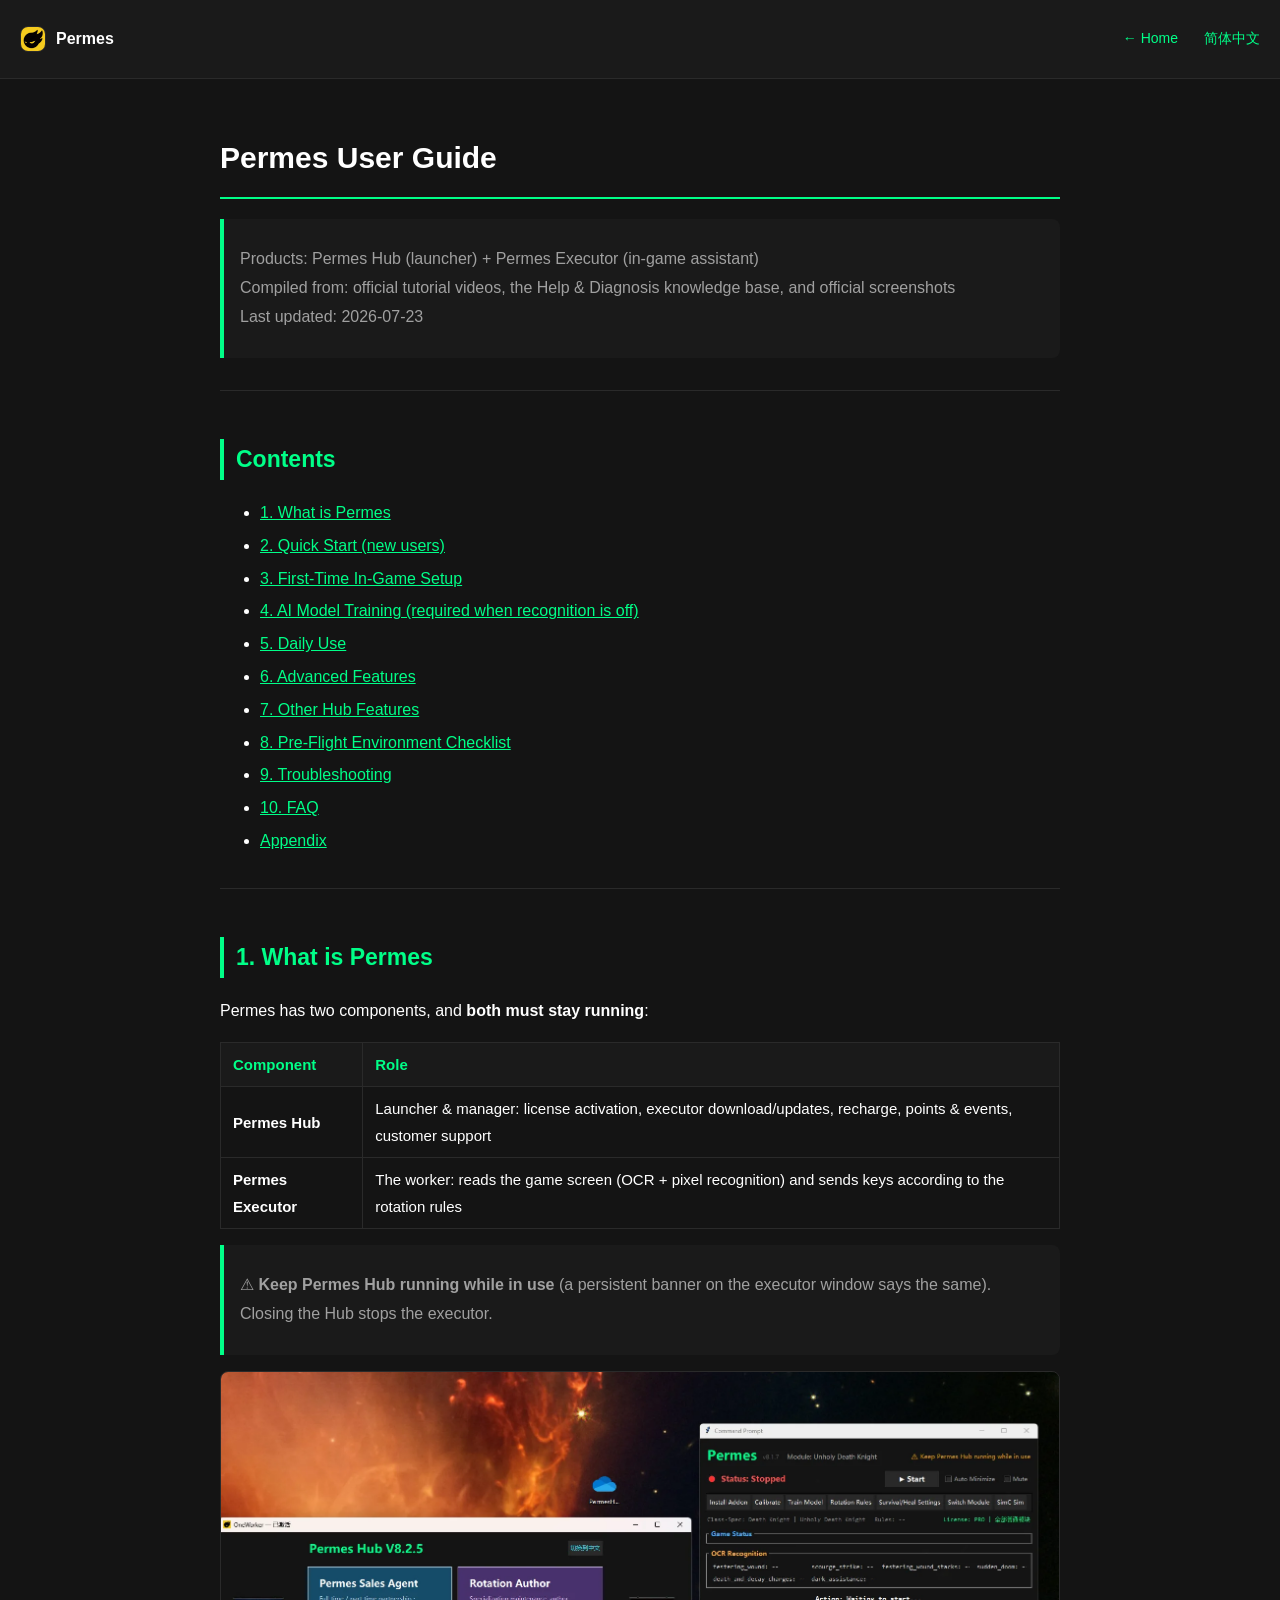
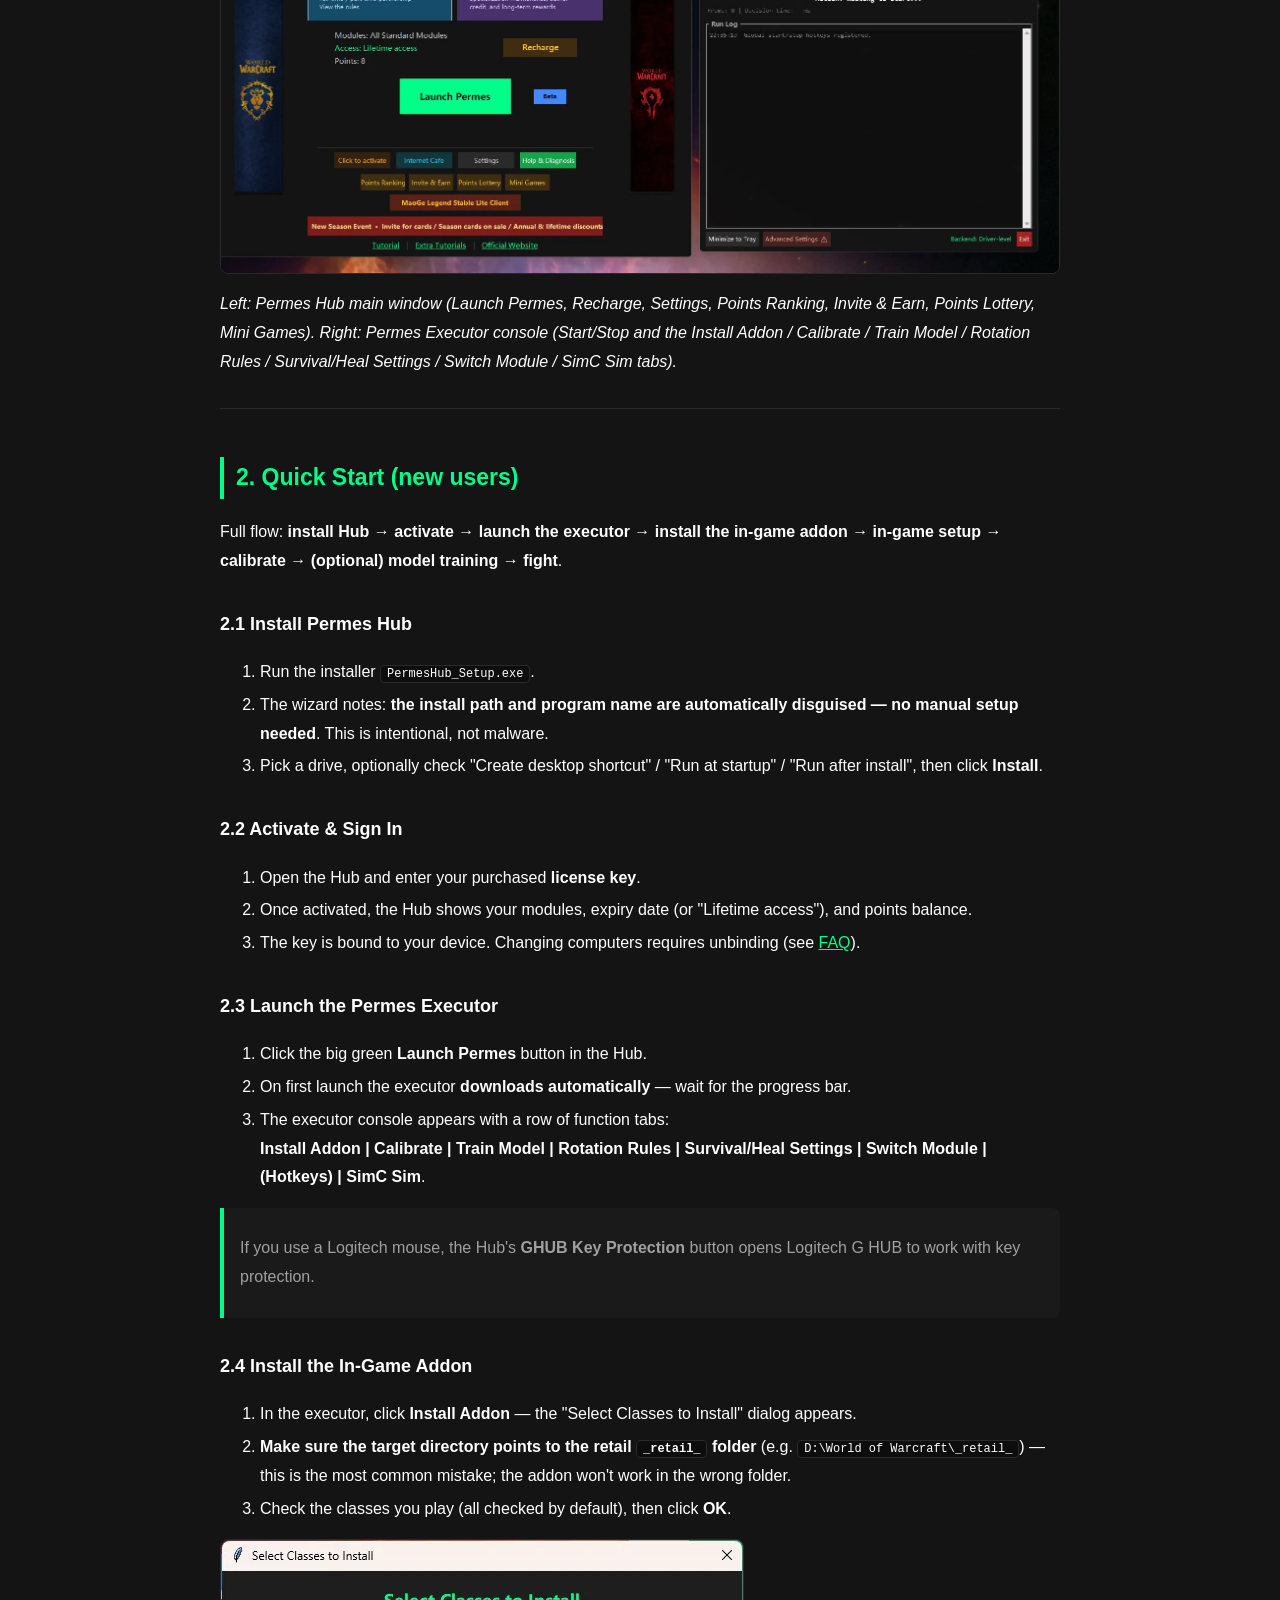
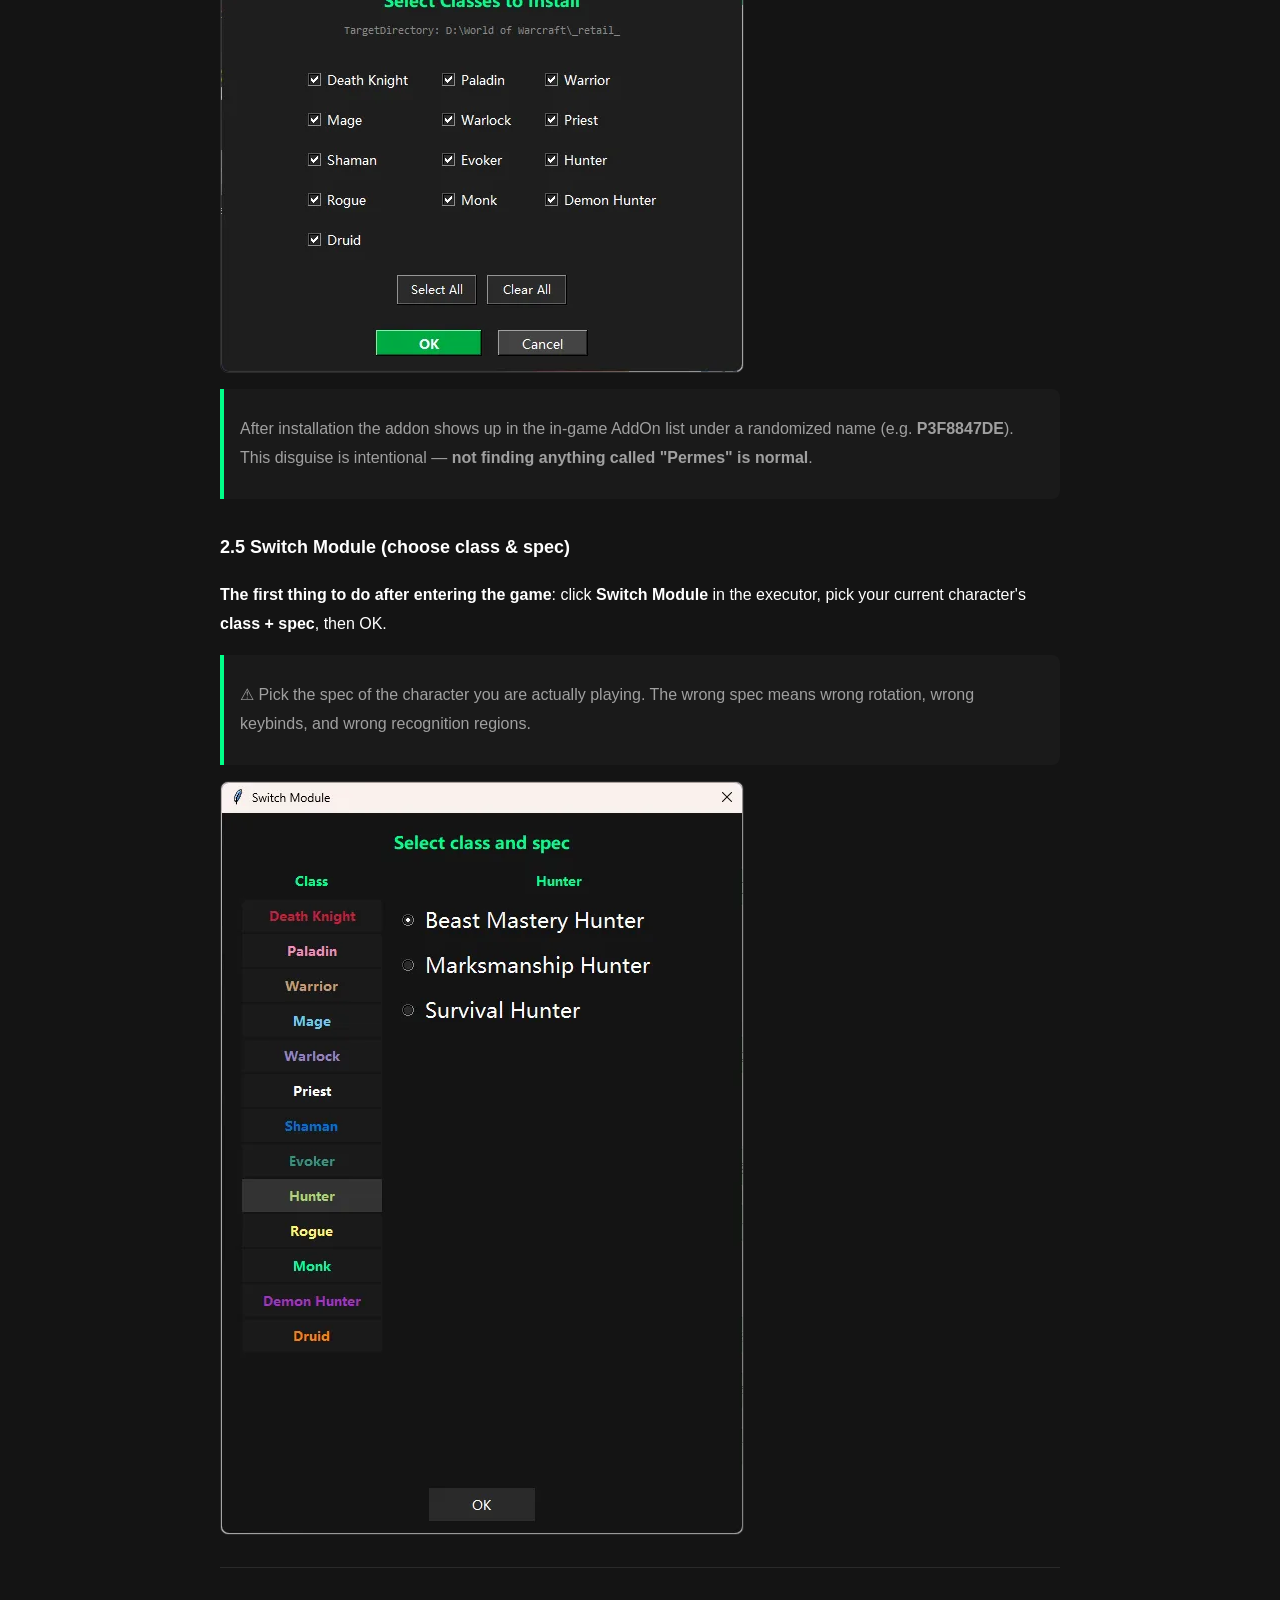
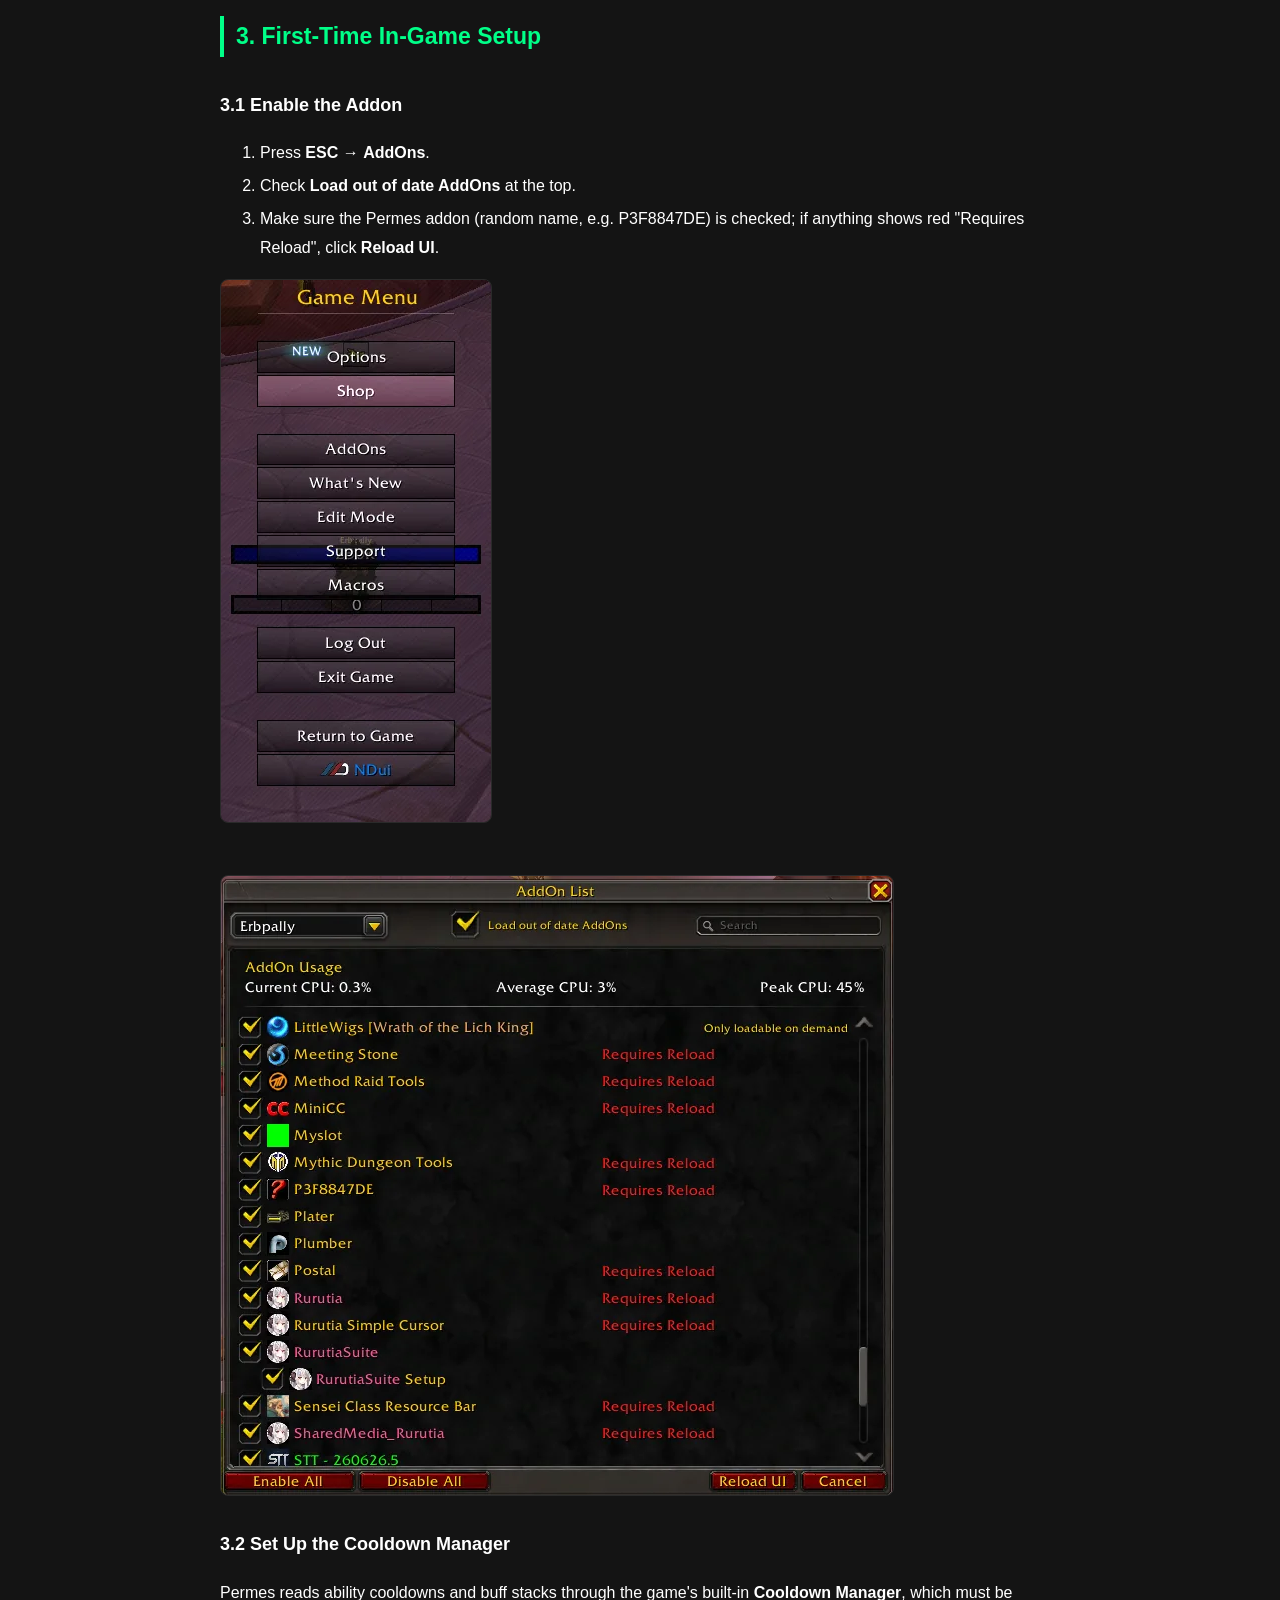
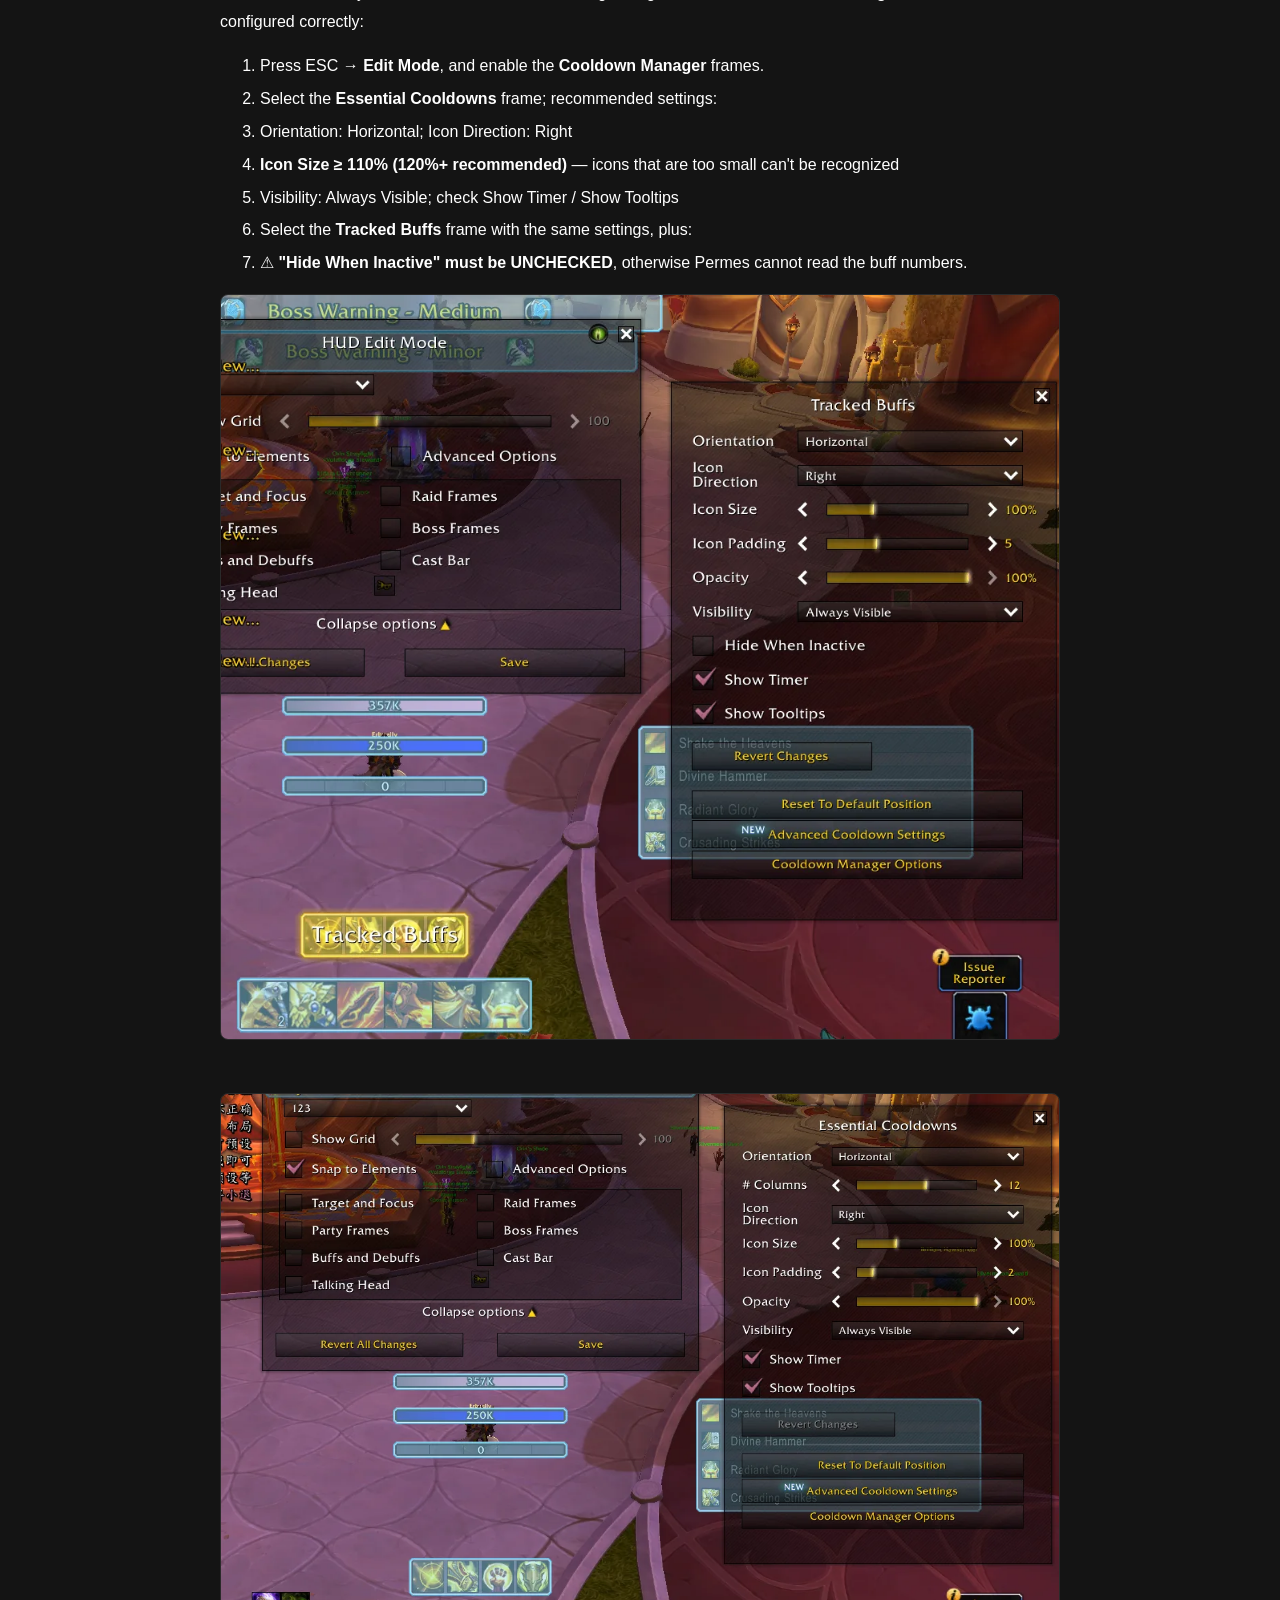
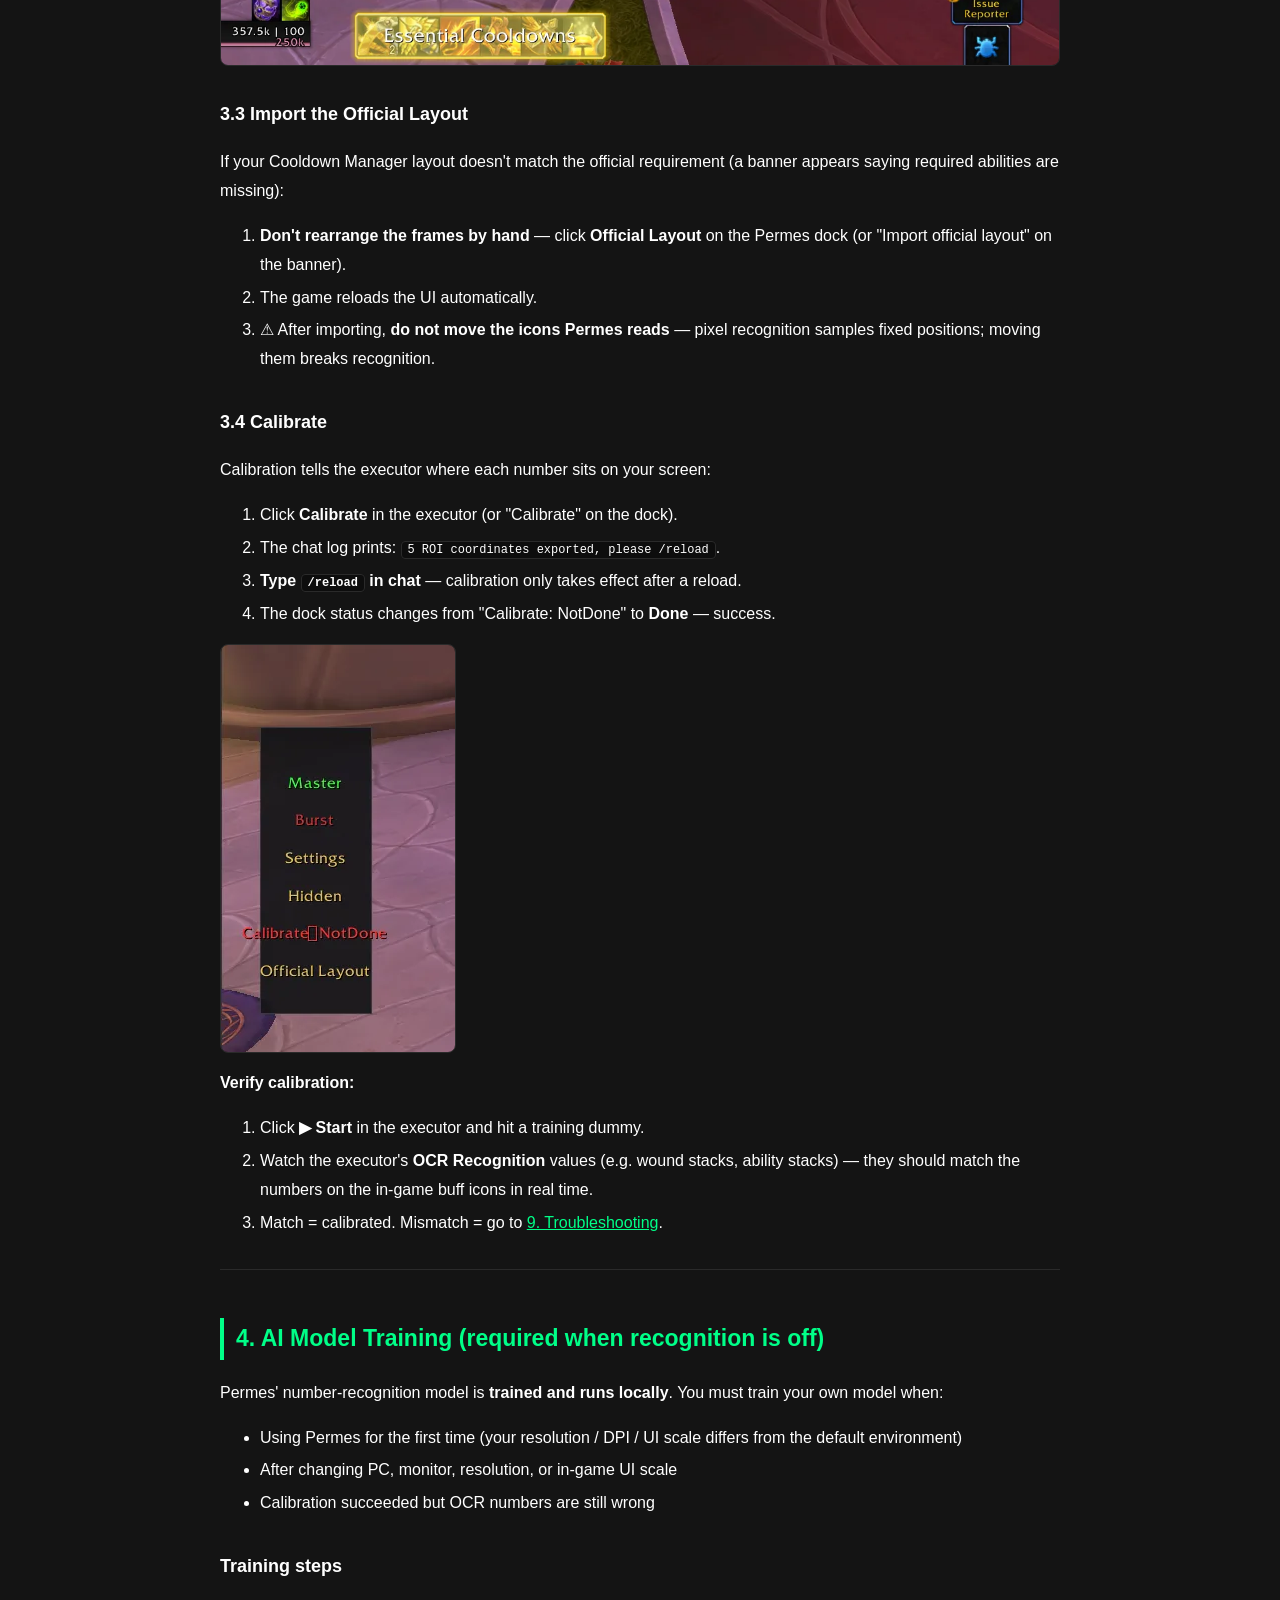
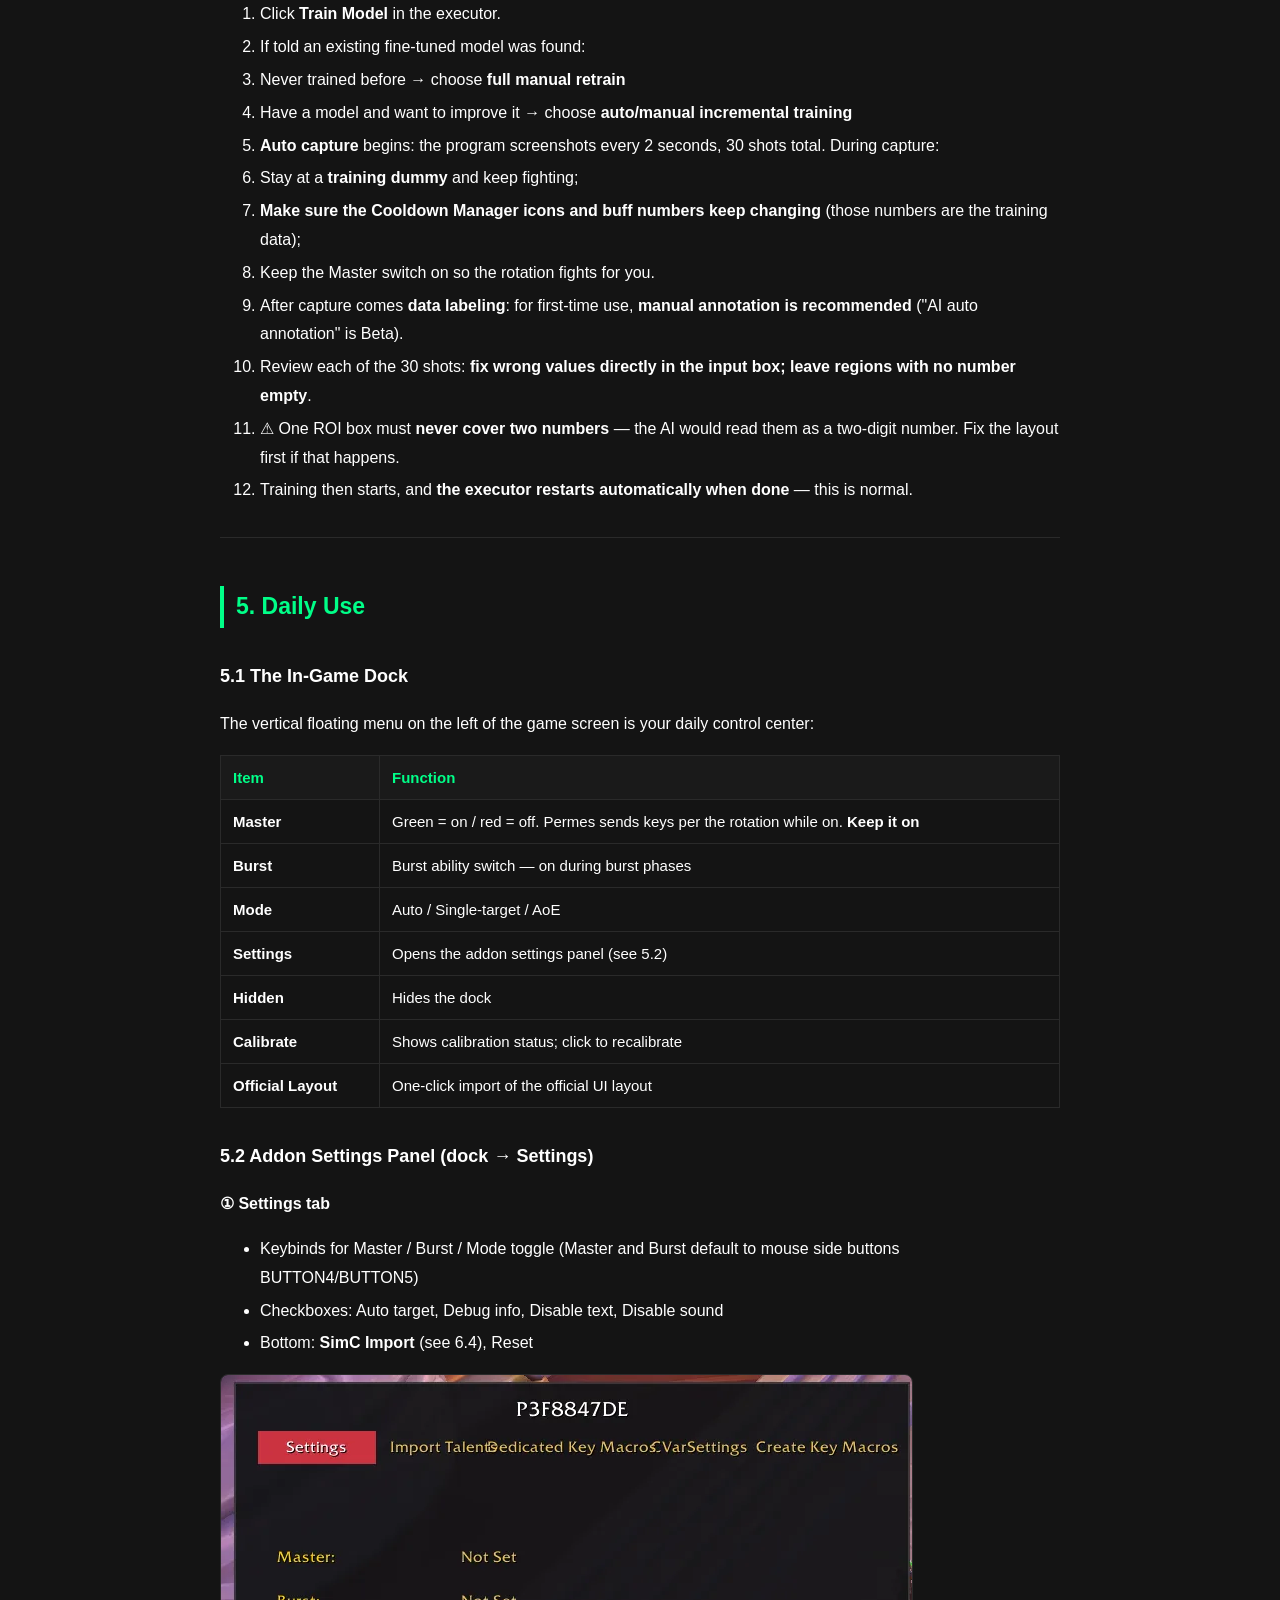
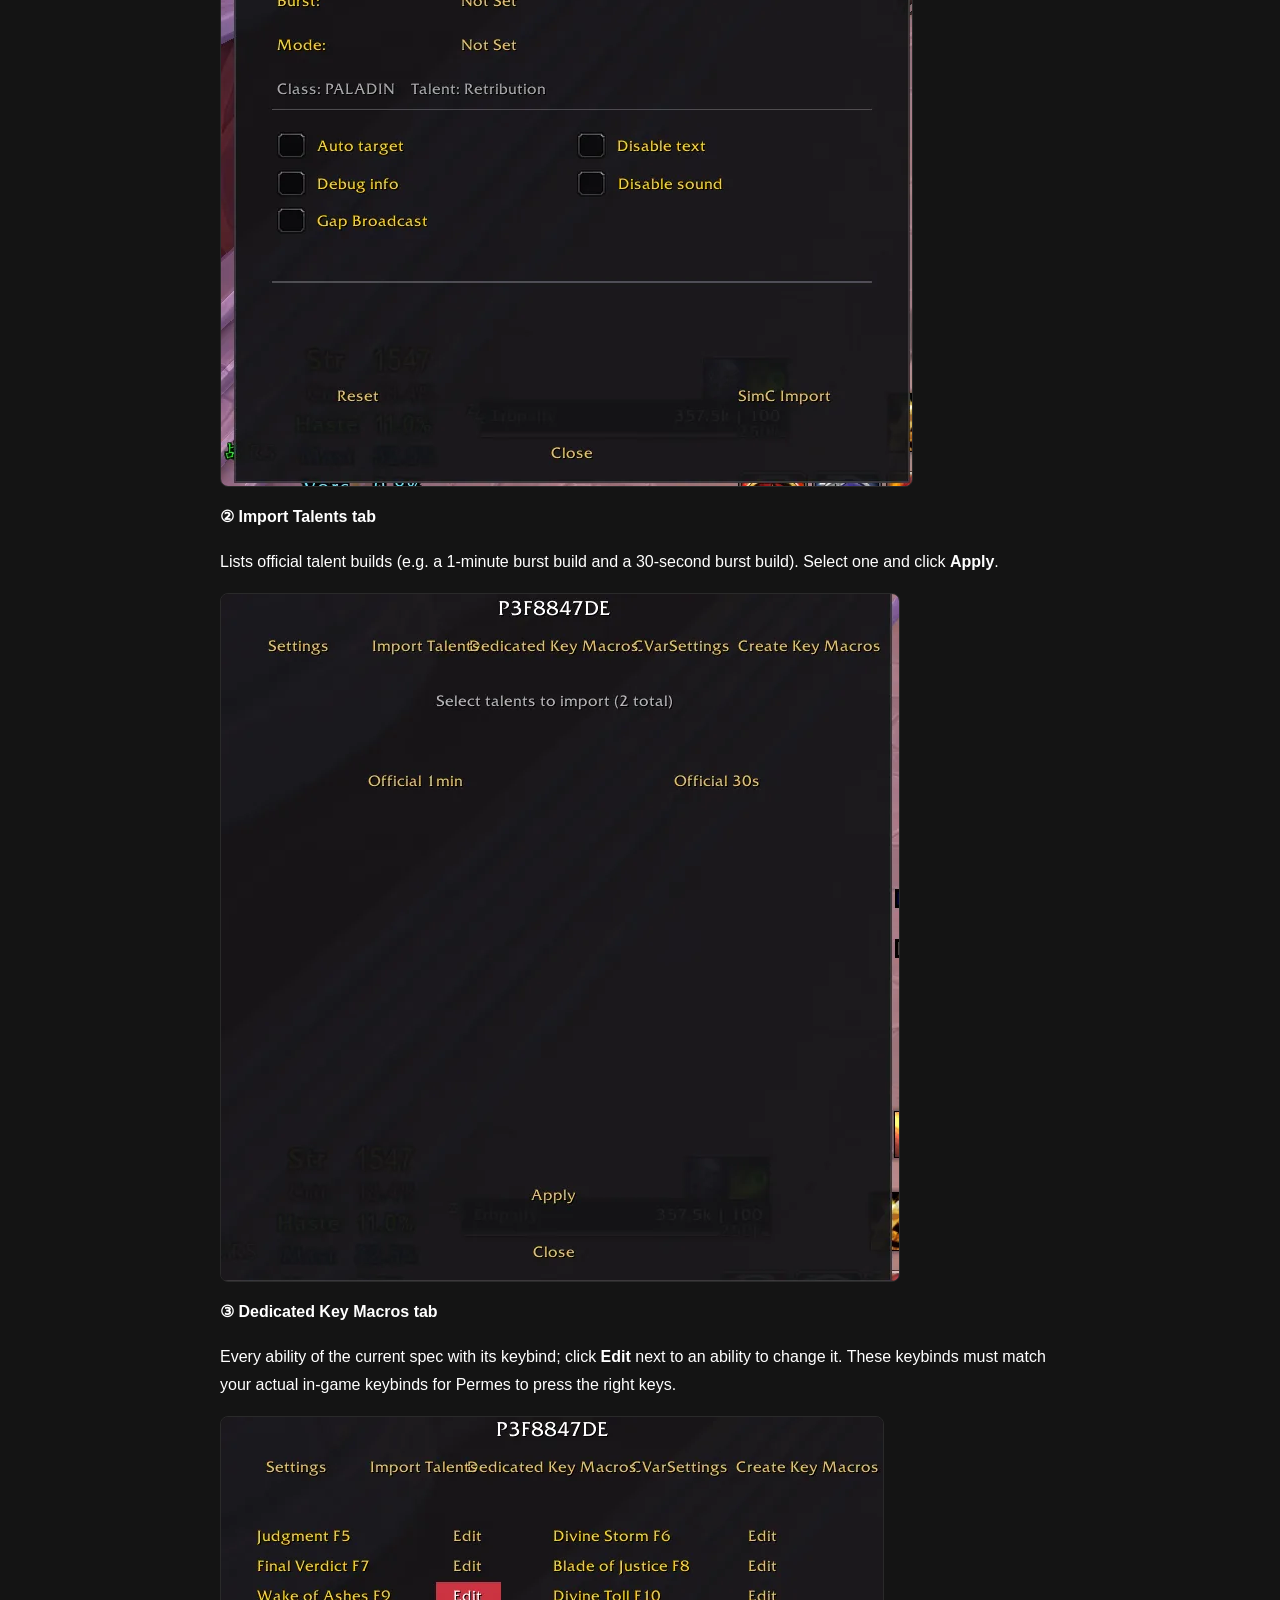
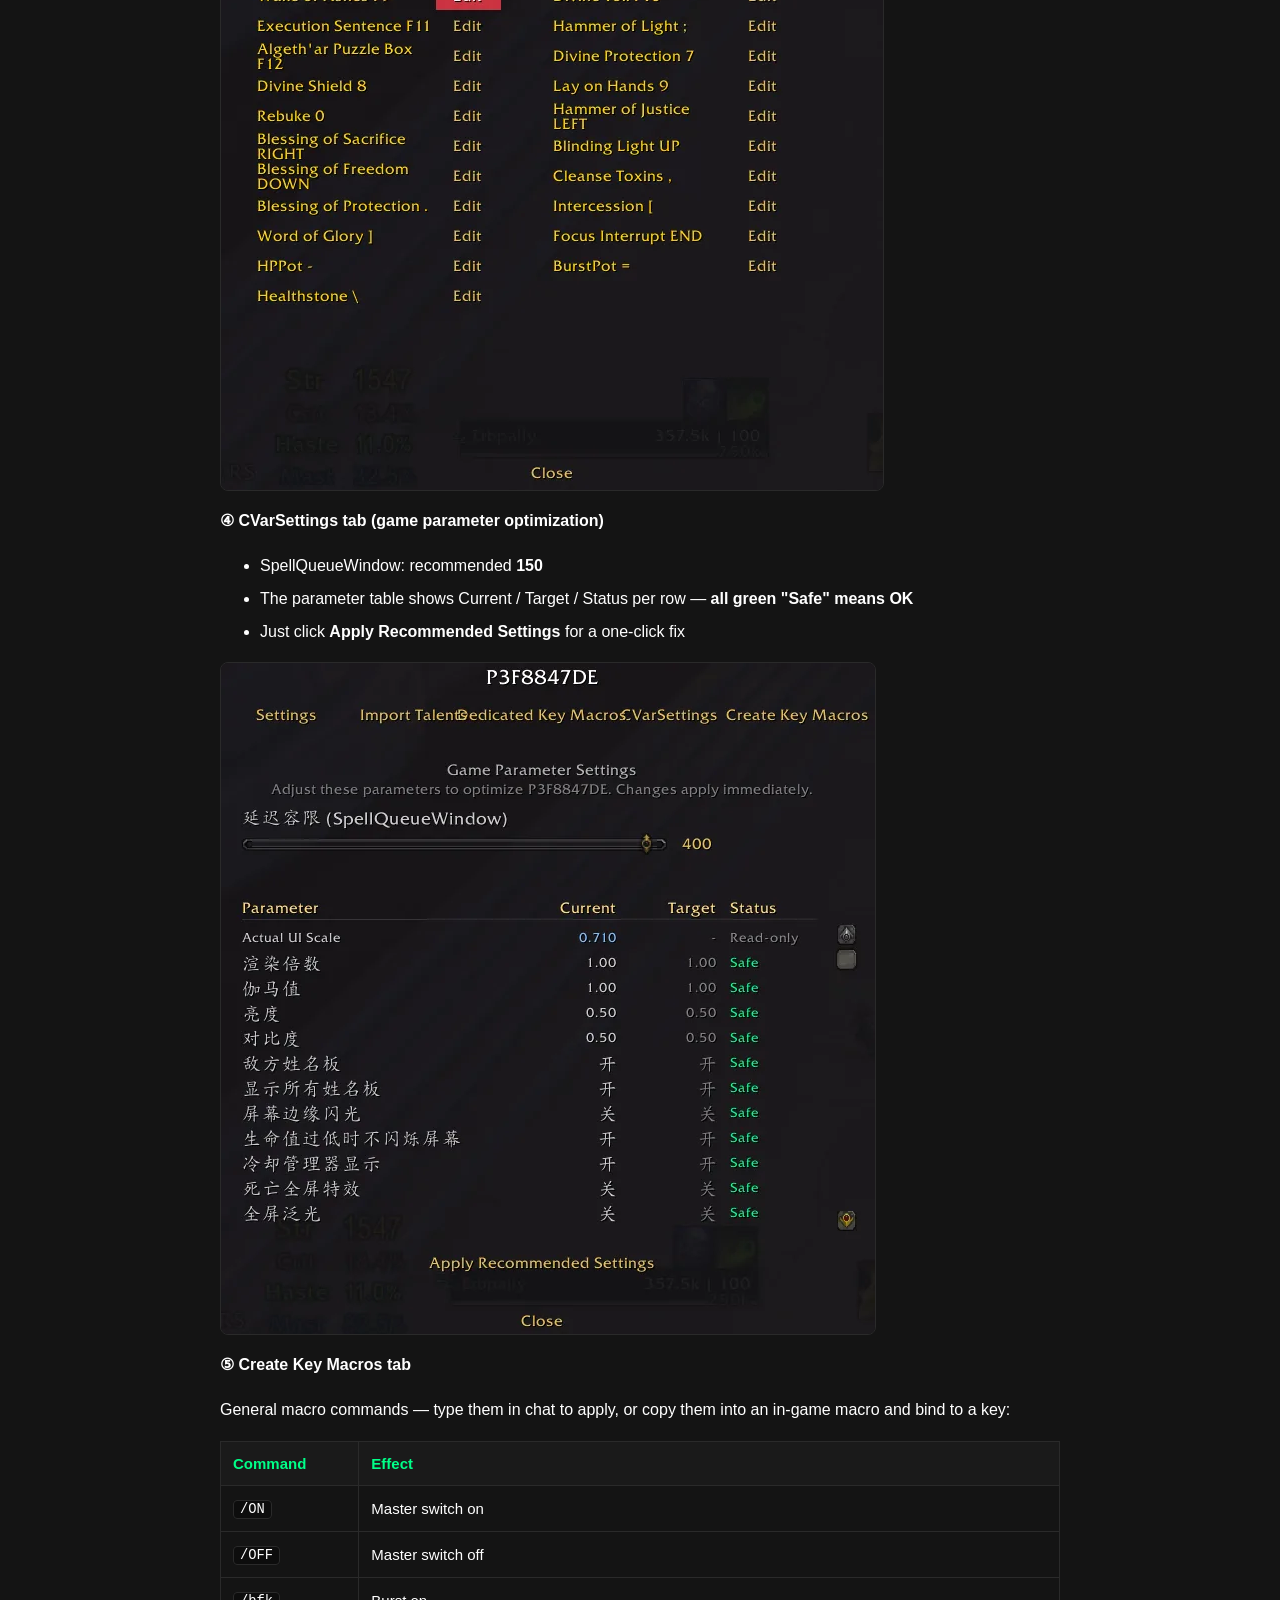
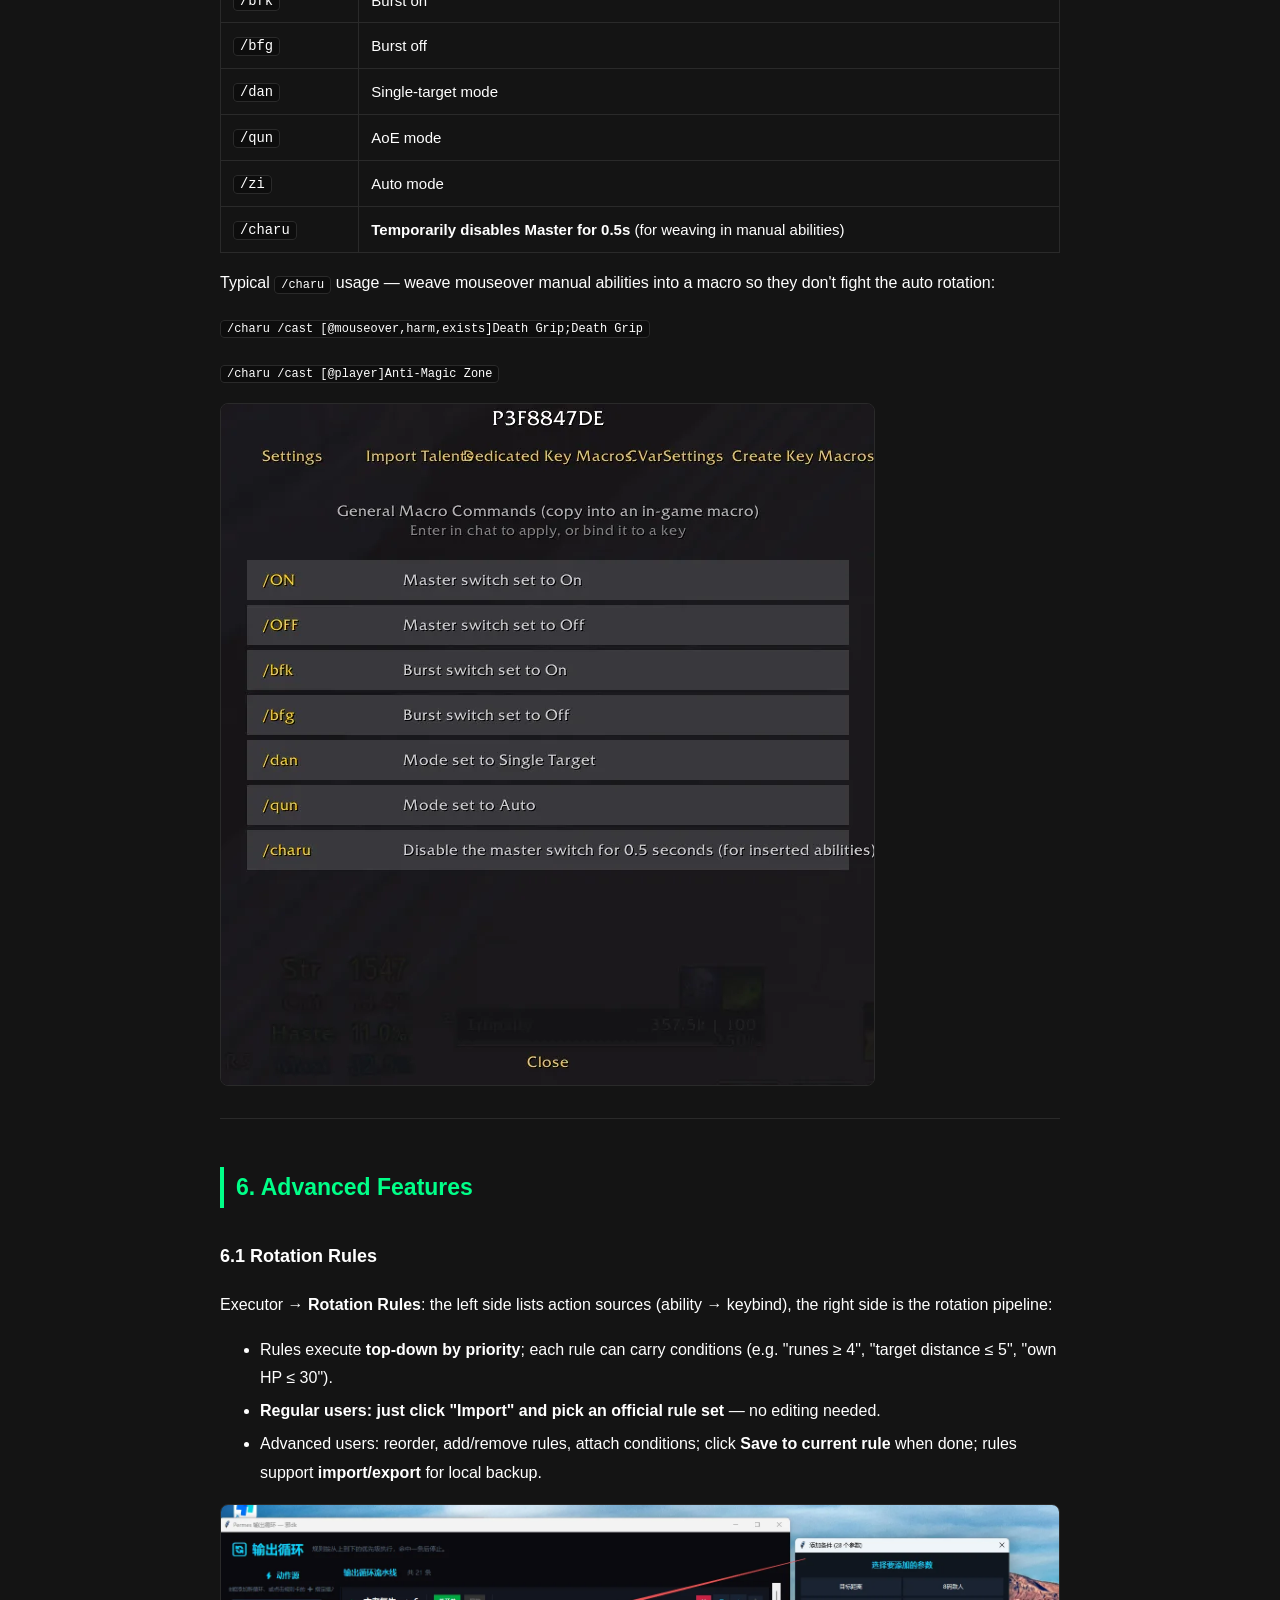
==== commit 4dea97c3: "perf(guide): 教程截图 PNG->WebP，8.2MB->1.1MB 节省 87% - 19 张 guide 教程截图转为 WebP（质量 82），删除原 PNG - guide.html" ====
--- a/guide-en.html
+++ b/guide-en.html
@@ -114,7 +114,7 @@
 <blockquote>
 <p>⚠ <strong>Keep Permes Hub running while in use</strong> (a persistent banner on the executor window says the same). Closing the Hub stops the executor.</p>
 </blockquote>
-<p><img alt="Hub main window and executor console" src="assets/guide/hub-main.png" /></p>
+<p><img alt="Hub main window and executor console" src="assets/guide/hub-main.webp" /></p>
 <p><em>Left: Permes Hub main window (Launch Permes, Recharge, Settings, Points Ranking, Invite &amp; Earn, Points Lottery, Mini Games). Right: Permes Executor console (Start/Stop and the Install Addon / Calibrate / Train Model / Rotation Rules / Survival/Heal Settings / Switch Module / SimC Sim tabs).</em></p>
 <hr />
 <h2 id="2-quick-start-new-users">2. Quick Start (new users)</h2>
@@ -147,7 +147,7 @@
 <li><strong>Make sure the target directory points to the retail <code>_retail_</code> folder</strong> (e.g. <code>D:\World of Warcraft\_retail_</code>) — this is the most common mistake; the addon won't work in the wrong folder.</li>
 <li>Check the classes you play (all checked by default), then click <strong>OK</strong>.</li>
 </ol>
-<p><img alt="Select Classes to Install" src="assets/guide/install-classes.png" /></p>
+<p><img alt="Select Classes to Install" src="assets/guide/install-classes.webp" /></p>
 <blockquote>
 <p>After installation the addon shows up in the in-game AddOn list under a randomized name (e.g. <strong>P3F8847DE</strong>). This disguise is intentional — <strong>not finding anything called "Permes" is normal</strong>.</p>
 </blockquote>
@@ -156,7 +156,7 @@
 <blockquote>
 <p>⚠ Pick the spec of the character you are actually playing. The wrong spec means wrong rotation, wrong keybinds, and wrong recognition regions.</p>
 </blockquote>
-<p><img alt="Switch Module" src="assets/guide/switch-module.png" /></p>
+<p><img alt="Switch Module" src="assets/guide/switch-module.webp" /></p>
 <hr />
 <h2 id="3-first-time-in-game-setup">3. First-Time In-Game Setup</h2>
 <h3 id="31-enable-the-addon">3.1 Enable the Addon</h3>
@@ -165,8 +165,8 @@
 <li>Check <strong>Load out of date AddOns</strong> at the top.</li>
 <li>Make sure the Permes addon (random name, e.g. P3F8847DE) is checked; if anything shows red "Requires Reload", click <strong>Reload UI</strong>.</li>
 </ol>
-<p><img alt="Game Menu → AddOns" src="assets/guide/enable-addon-menu.png" /><br />
-<img alt="AddOn List" src="assets/guide/enable-addon-list.png" /></p>
+<p><img alt="Game Menu → AddOns" src="assets/guide/enable-addon-menu.webp" /><br />
+<img alt="AddOn List" src="assets/guide/enable-addon-list.webp" /></p>
 <h3 id="32-set-up-the-cooldown-manager">3.2 Set Up the Cooldown Manager</h3>
 <p>Permes reads ability cooldowns and buff stacks through the game's built-in <strong>Cooldown Manager</strong>, which must be configured correctly:</p>
 <ol>
@@ -178,8 +178,8 @@
 <li>Select the <strong>Tracked Buffs</strong> frame with the same settings, plus:</li>
 <li>⚠ <strong>"Hide When Inactive" must be UNCHECKED</strong>, otherwise Permes cannot read the buff numbers.</li>
 </ol>
-<p><img alt="Tracked Buffs settings" src="assets/guide/hud-tracked-buffs.png" /><br />
-<img alt="Essential Cooldowns settings" src="assets/guide/hud-essential-cds.png" /></p>
+<p><img alt="Tracked Buffs settings" src="assets/guide/hud-tracked-buffs.webp" /><br />
+<img alt="Essential Cooldowns settings" src="assets/guide/hud-essential-cds.webp" /></p>
 <h3 id="33-import-the-official-layout">3.3 Import the Official Layout</h3>
 <p>If your Cooldown Manager layout doesn't match the official requirement (a banner appears saying required abilities are missing):</p>
 <ol>
@@ -195,7 +195,7 @@
 <li><strong>Type <code>/reload</code> in chat</strong> — calibration only takes effect after a reload.</li>
 <li>The dock status changes from "Calibrate: NotDone" to <strong>Done</strong> — success.</li>
 </ol>
-<p><img alt="Dock menu (red NotDone = not calibrated)" src="assets/guide/dock-menu.png" /></p>
+<p><img alt="Dock menu (red NotDone = not calibrated)" src="assets/guide/dock-menu.webp" /></p>
 <p><strong>Verify calibration:</strong></p>
 <ol>
 <li>Click <strong>▶ Start</strong> in the executor and hit a training dummy.</li>
@@ -274,20 +274,20 @@
 <li>Checkboxes: Auto target, Debug info, Disable text, Disable sound</li>
 <li>Bottom: <strong>SimC Import</strong> (see 6.4), Reset</li>
 </ul>
-<p><img alt="Settings tab" src="assets/guide/plugin-settings.png" /></p>
+<p><img alt="Settings tab" src="assets/guide/plugin-settings.webp" /></p>
 <p><strong>② Import Talents tab</strong></p>
 <p>Lists official talent builds (e.g. a 1-minute burst build and a 30-second burst build). Select one and click <strong>Apply</strong>.</p>
-<p><img alt="Import Talents" src="assets/guide/import-talents.png" /></p>
+<p><img alt="Import Talents" src="assets/guide/import-talents.webp" /></p>
 <p><strong>③ Dedicated Key Macros tab</strong></p>
 <p>Every ability of the current spec with its keybind; click <strong>Edit</strong> next to an ability to change it. These keybinds must match your actual in-game keybinds for Permes to press the right keys.</p>
-<p><img alt="Dedicated Key Macros" src="assets/guide/key-macros.png" /></p>
+<p><img alt="Dedicated Key Macros" src="assets/guide/key-macros.webp" /></p>
 <p><strong>④ CVarSettings tab (game parameter optimization)</strong></p>
 <ul>
 <li>SpellQueueWindow: recommended <strong>150</strong></li>
 <li>The parameter table shows Current / Target / Status per row — <strong>all green "Safe" means OK</strong></li>
 <li>Just click <strong>Apply Recommended Settings</strong> for a one-click fix</li>
 </ul>
-<p><img alt="CVar Settings" src="assets/guide/cvar-settings-en.png" /></p>
+<p><img alt="CVar Settings" src="assets/guide/cvar-settings-en.webp" /></p>
 <p><strong>⑤ Create Key Macros tab</strong></p>
 <p>General macro commands — type them in chat to apply, or copy them into an in-game macro and bind to a key:</p>
 <table>
@@ -337,7 +337,7 @@
 /cast [@mouseover,harm,exists]Death Grip;Death Grip</code></p>
 <p><code>/charu
 /cast [@player]Anti-Magic Zone</code></p>
-<p><img alt="Macro command list" src="assets/guide/chat-macros.png" /></p>
+<p><img alt="Macro command list" src="assets/guide/chat-macros.webp" /></p>
 <hr />
 <h2 id="6-advanced-features">6. Advanced Features</h2>
 <h3 id="61-rotation-rules">6.1 Rotation Rules</h3>
@@ -347,7 +347,7 @@
 <li><strong>Regular users: just click "Import" and pick an official rule set</strong> — no editing needed.</li>
 <li>Advanced users: reorder, add/remove rules, attach conditions; click <strong>Save to current rule</strong> when done; rules support <strong>import/export</strong> for local backup.</li>
 </ul>
-<p><img alt="Rotation rules editor" src="assets/guide/rotation-rules.png" /></p>
+<p><img alt="Rotation rules editor" src="assets/guide/rotation-rules.webp" /></p>
 <p>Example: adding the condition <code>own HP ≤ 30% and runic power ≥ 30</code> to Death Strike gives you automatic low-HP healing.</p>
 <h3 id="62-survival-healing-settings">6.2 Survival / Healing Settings</h3>
 <p>Executor → <strong>Survival/Heal Settings</strong>. <strong>Everything is off by default; options only take effect when checked</strong>:</p>
@@ -357,7 +357,7 @@
 <li><strong>Healing settings</strong>: automatically focus critically injured party members via Pixel Bar health (tanks are auto-skipped); critical threshold defaults to HP below 20%</li>
 </ul>
 <p>Click <strong>Save</strong> when done.</p>
-<p><img alt="Survival / Healing Settings" src="assets/guide/survival-heal.png" /></p>
+<p><img alt="Survival / Healing Settings" src="assets/guide/survival-heal.webp" /></p>
 <h3 id="63-hotkeys">6.3 Hotkeys</h3>
 <p>Executor → hotkey settings: global start hotkey (default <code>CTRL+P</code>, starts rotation + burst) and stop hotkey (default <code>CTRL+O</code>).</p>
 <h3 id="64-simc">6.4 SimC</h3>
@@ -472,7 +472,7 @@
 <li>Executor → <strong>Advanced Settings</strong> (red banner "⚠ Don't touch if unsure") → <strong>Manual Calibration</strong>.</li>
 <li><strong>If OCR is still wrong after manual calibration, it's a model problem</strong> → go back to <a href="#4-ai-model-training-required-when-recognition-is-off">4. AI Model Training</a>.</li>
 </ol>
-<p><img alt="Advanced Settings" src="assets/guide/advanced-settings.png" /></p>
+<p><img alt="Advanced Settings" src="assets/guide/advanced-settings.webp" /></p>
 <h3 id="95-common-errors-quick-reference">9.5 Common Errors Quick Reference</h3>
 <table>
 <thead>
@@ -581,7 +581,7 @@
 <li>Describe your steps and how to reproduce it.</li>
 <li>Screen recording recommended: OBS Studio with MP4, NVENC H.264, constant QP 20, keyframe interval 2s.</li>
 </ol>
-<p><img alt="Recommended OBS settings" src="assets/guide/obs-settings.png" /></p>
+<p><img alt="Recommended OBS settings" src="assets/guide/obs-settings.webp" /></p>
 <hr />
 <blockquote>
 <p>This guide is compiled from tutorial videos and the Help &amp; Diagnosis knowledge base. UI details may change slightly between versions — the latest Hub and executor UI prevails.</p>
